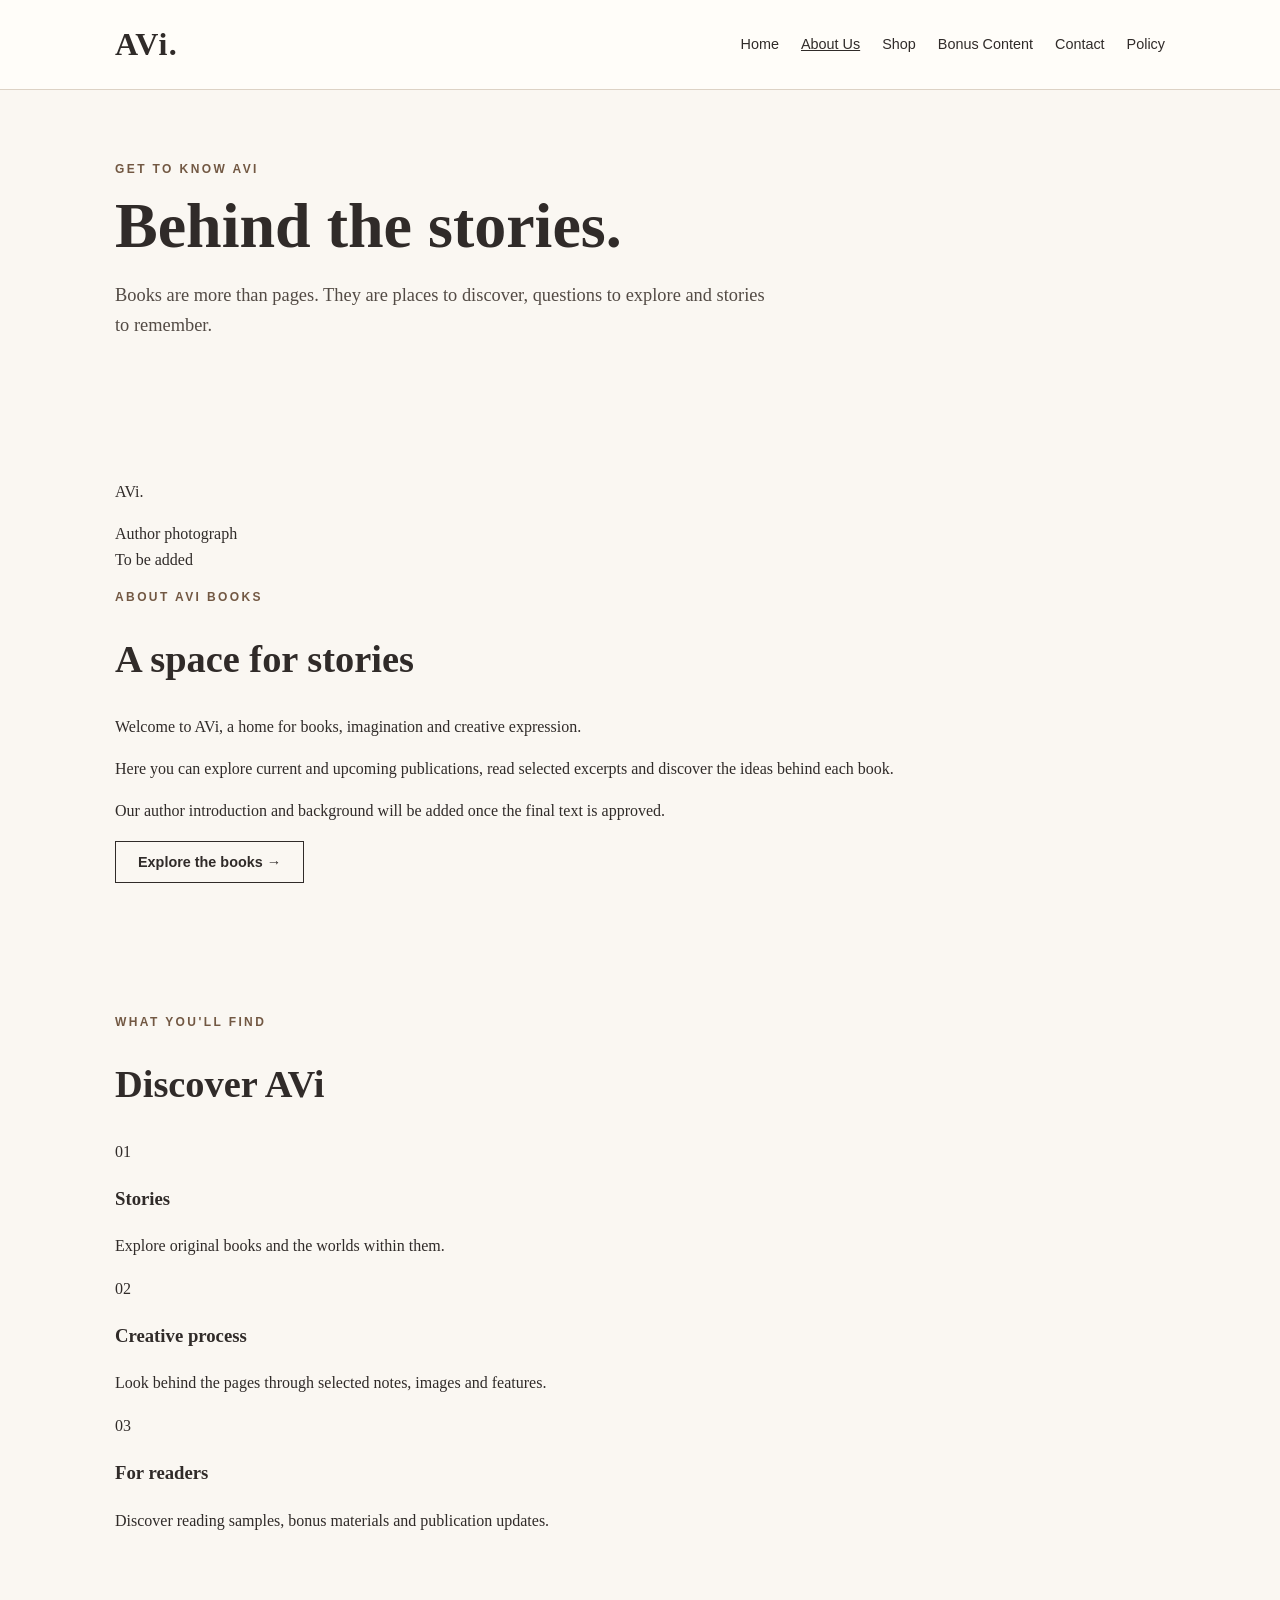
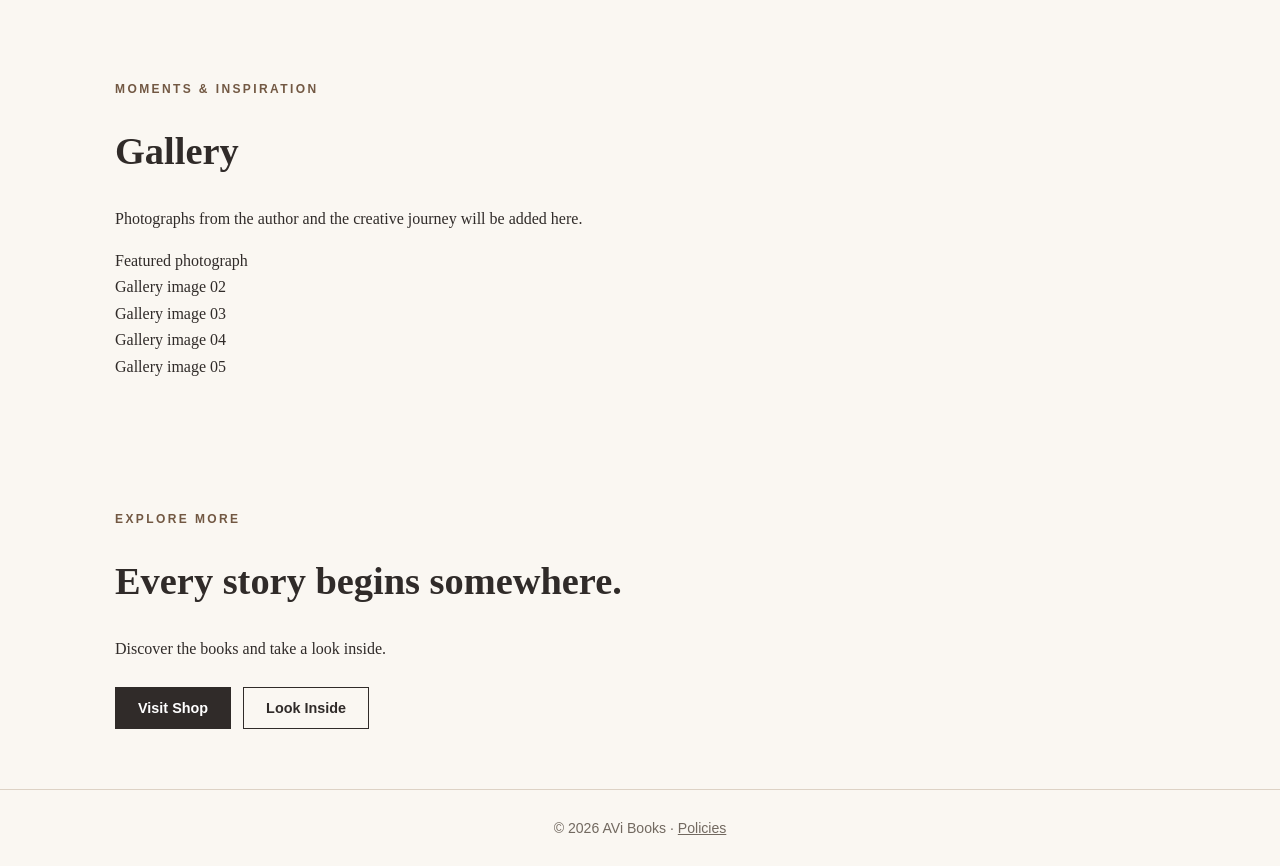
==== about.html @ 2d8e4172 "Redesign About Us with editorial layout and gallery" ====
<!DOCTYPE html>
<html lang="en">
<head>
<meta charset="UTF-8"><meta name="viewport" content="width=device-width, initial-scale=1">
<meta name="description" content="Discover AVi Books, our creative vision, stories and future publications.">
<title>About Us | AVi Books</title><link rel="stylesheet" href="css/style.css">
</head>
<body>
<header class="site-header"><div class="nav-wrap"><a class="logo" href="index.html" aria-label="AVi home">AVi.</a><nav class="nav-links" aria-label="Main navigation"><a href="index.html">Home</a><a href="about.html" aria-current="page">About Us</a><a href="shop.html">Shop</a><a href="bonus-content.html">Bonus Content</a><a href="contact.html">Contact</a><a href="policy.html">Policy</a></nav></div></header>
<main>
<section class="about-banner"><div class="container about-heading"><p class="eyebrow">Get to know AVi</p><h1>Behind the stories.</h1><p class="lead">Books are more than pages. They are places to discover, questions to explore and stories to remember.</p></div></section>
<section class="container about-feature">
  <div class="about-portrait" aria-label="Portrait placeholder"><div class="about-photo-mark" aria-hidden="true">AVi.</div><p>Author photograph<br><span>To be added</span></p></div>
  <div class="about-copy"><p class="eyebrow">About AVi Books</p><h2>A space for stories</h2><p>Welcome to AVi, a home for books, imagination and creative expression.</p><p>Here you can explore current and upcoming publications, read selected excerpts and discover the ideas behind each book.</p><p>Our author introduction and background will be added once the final text is approved.</p><a class="button secondary" href="shop.html">Explore the books →</a></div>
</section>
<section class="about-values"><div class="container"><p class="eyebrow">What you'll find</p><h2>Discover AVi</h2><div class="about-values-grid"><article><span class="about-number">01</span><h3>Stories</h3><p>Explore original books and the worlds within them.</p></article><article><span class="about-number">02</span><h3>Creative process</h3><p>Look behind the pages through selected notes, images and features.</p></article><article><span class="about-number">03</span><h3>For readers</h3><p>Discover reading samples, bonus materials and publication updates.</p></article></div></div></section>
<section class="container"><div class="about-gallery-heading"><div><p class="eyebrow">Moments & inspiration</p><h2>Gallery</h2></div><p>Photographs from the author and the creative journey will be added here.</p></div><div class="about-gallery"><div class="gallery-slot large"><span>Featured photograph</span></div><div class="gallery-slot"><span>Gallery image 02</span></div><div class="gallery-slot"><span>Gallery image 03</span></div><div class="gallery-slot"><span>Gallery image 04</span></div><div class="gallery-slot"><span>Gallery image 05</span></div></div></section>
<section class="about-cta"><div class="container"><p class="eyebrow">Explore more</p><h2>Every story begins somewhere.</h2><p>Discover the books and take a look inside.</p><div class="actions"><a class="button" href="shop.html">Visit Shop</a><a class="button secondary" href="reader.html">Look Inside</a></div></div></section>
</main>
<footer class="site-footer">© 2026 AVi Books · <a href="policy.html">Policies</a></footer>
</body></html>
---- css/style.css ----
:root{--ink:#302b29;--muted:#726960;--paper:#faf7f2;--cream:#f0e7da;--accent:#725843;--border:#ddd2c5}
*{box-sizing:border-box}html{scroll-behavior:smooth}body{margin:0;background:var(--paper);color:var(--ink);font-family:Georgia,'Times New Roman',serif;line-height:1.65}a{color:inherit}a:focus-visible{outline:3px solid #a77e57;outline-offset:4px}.site-header{border-bottom:1px solid var(--border);background:#fffdf9}.nav-wrap{max-width:1100px;margin:auto;padding:18px 25px;display:flex;align-items:center;justify-content:space-between;gap:20px;flex-wrap:wrap}.logo{font-size:2rem;font-weight:bold;text-decoration:none;letter-spacing:.04em}.nav-links{display:flex;gap:22px;align-items:center;flex-wrap:wrap}.nav-links a{text-decoration:none;font-family:Arial,sans-serif;font-size:.9rem}.nav-links a:hover,.nav-links a[aria-current=page]{text-decoration:underline}.container{max-width:1100px;margin:auto;padding:60px 25px}.hero{background:var(--cream)}.hero-grid{display:grid;grid-template-columns:minmax(220px,1fr) 1.4fr;gap:65px;align-items:center}.cover-placeholder{min-height:400px;background:linear-gradient(145deg,#a38c7a,#594c44);display:flex;align-items:center;justify-content:center;color:#fff;text-align:center;padding:35px;box-shadow:15px 18px 30px #483c3220}.cover-placeholder span{font-size:2rem;line-height:1.3}.eyebrow{font:600 .75rem Arial,sans-serif;letter-spacing:.2em;text-transform:uppercase;color:var(--accent)}h1{font-size:clamp(2.4rem,5vw,4.5rem);line-height:1.1;margin:15px 0}h2{font-size:clamp(1.8rem,3vw,2.8rem);line-height:1.2}.lead{font-size:1.15rem;color:#534b45;max-width:650px}.actions{display:flex;flex-wrap:wrap;gap:12px;margin-top:25px}.button{display:inline-block;padding:12px 22px;border:1px solid var(--ink);text-decoration:none;font:600 .9rem Arial,sans-serif;background:var(--ink);color:#fff}.button.secondary{background:transparent;color:var(--ink)}.panel{border:1px solid var(--border);background:#fffdf9;padding:25px}.grid{display:grid;grid-template-columns:repeat(3,minmax(0,1fr));gap:18px}.placeholder{background:#e8dfd2;min-height:180px;display:flex;align-items:center;justify-content:center;color:var(--muted);text-align:center;padding:15px}.video-placeholder{min-height:280px}.site-footer{border-top:1px solid var(--border);padding:30px 25px;text-align:center;color:var(--muted);font: .88rem Arial,sans-serif}@media(max-width:720px){.container{padding:40px 20px}.hero-grid{grid-template-columns:1fr;gap:30px}.cover-placeholder{min-height:330px;max-width:310px;width:100%;margin:auto}.grid{grid-template-columns:1fr}.nav-wrap{align-items:flex-start}.nav-links{gap:14px}}
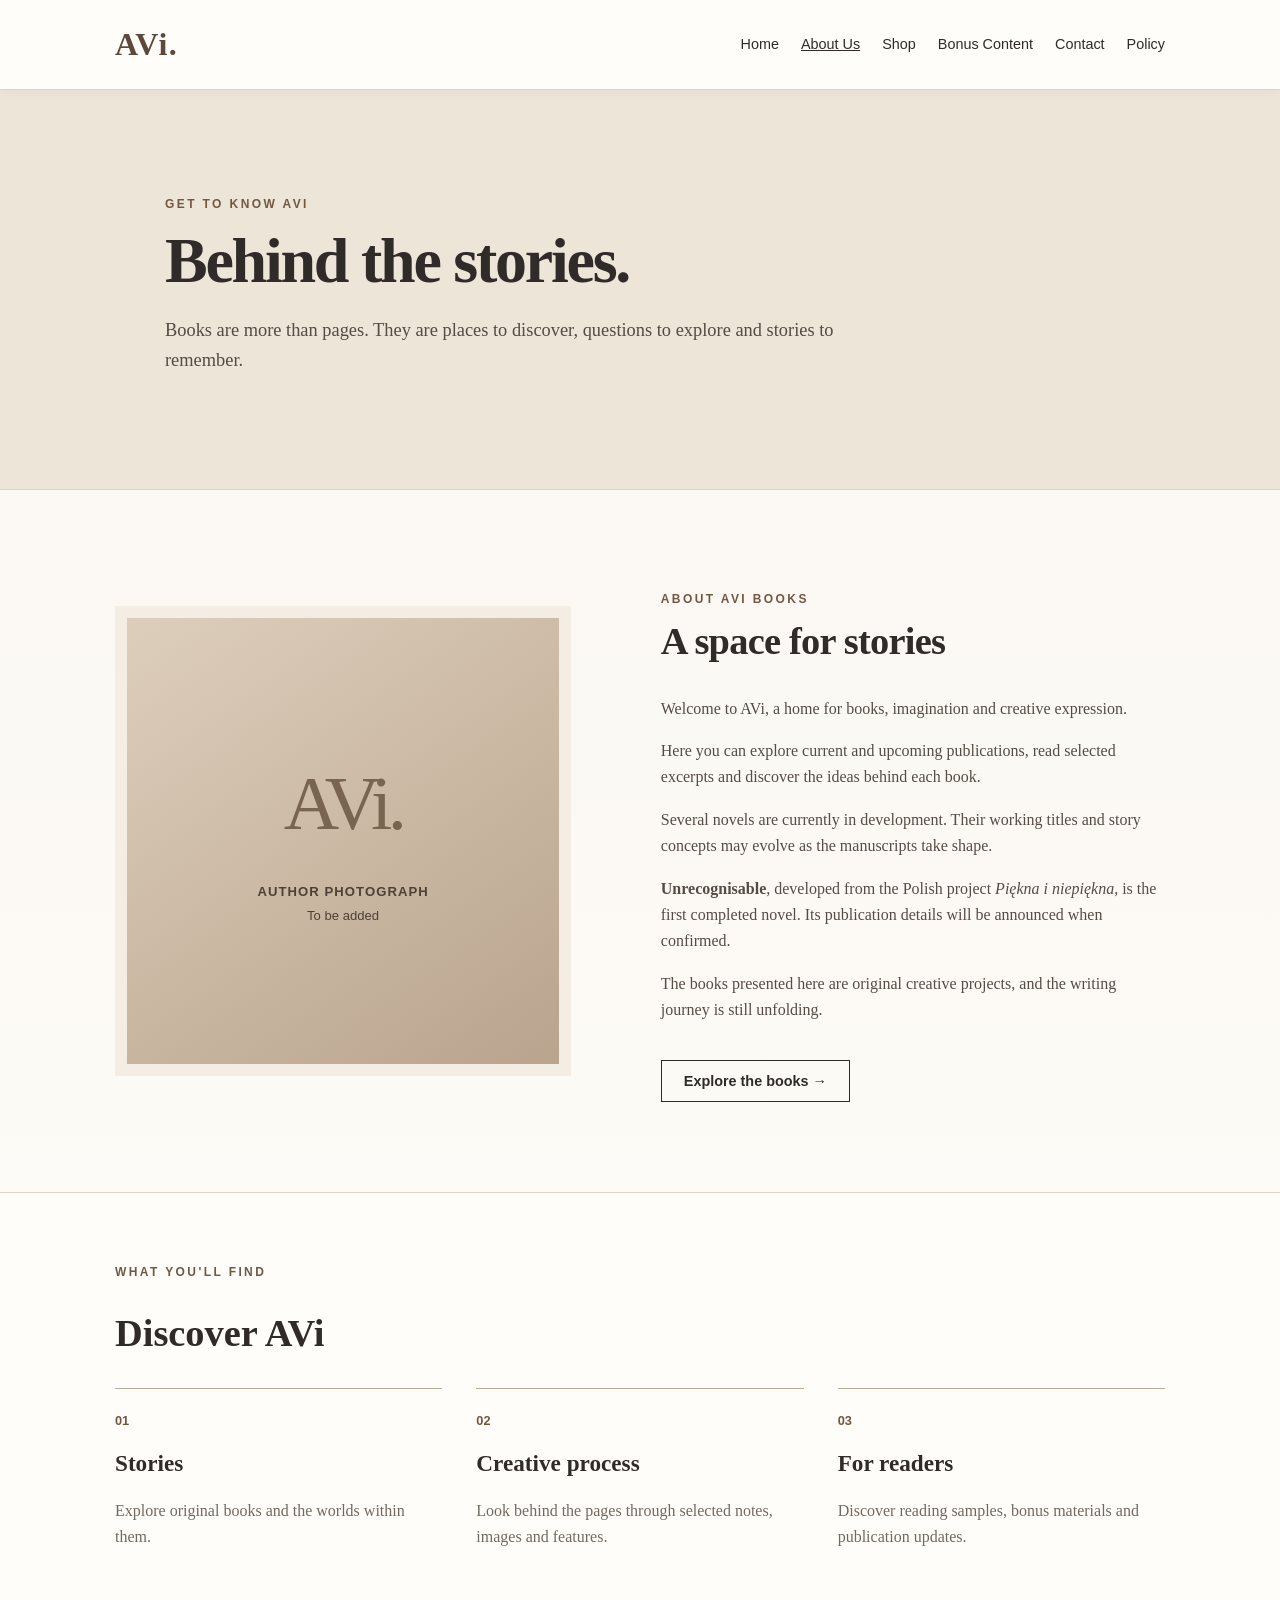
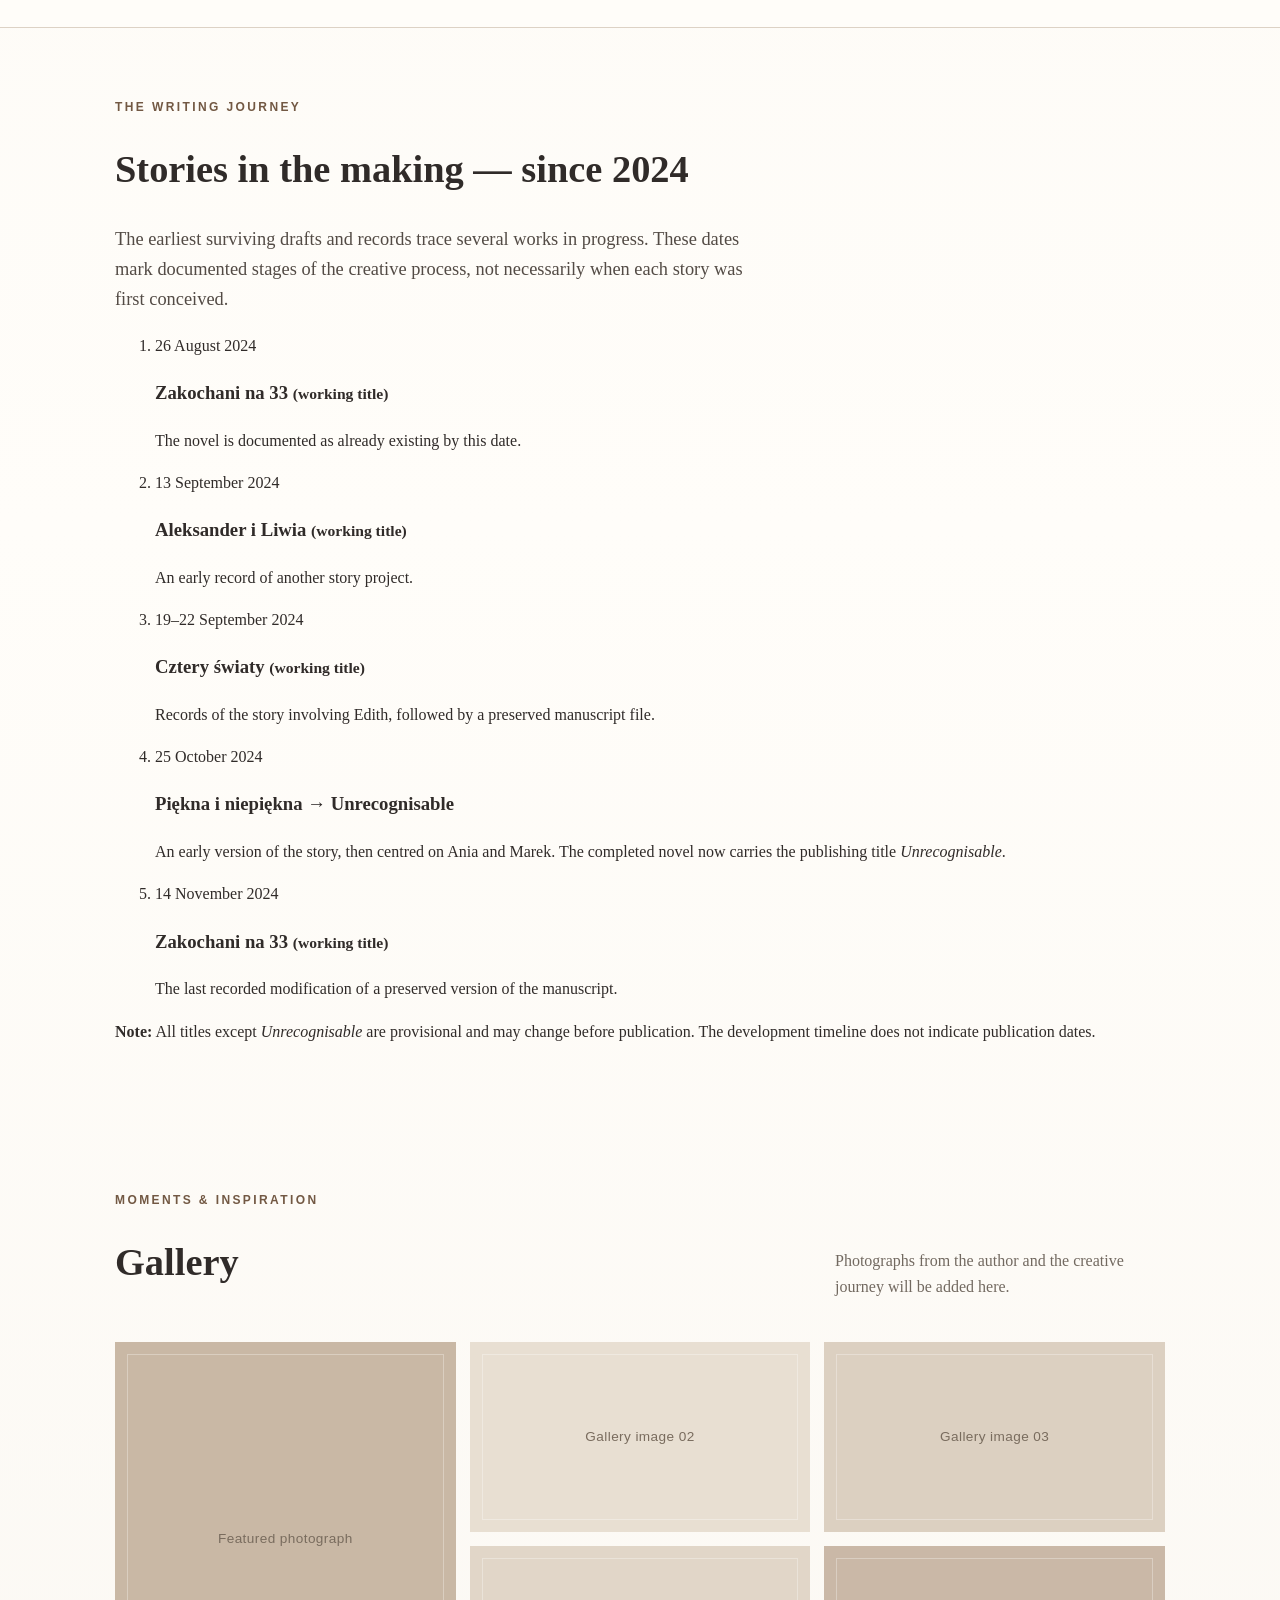
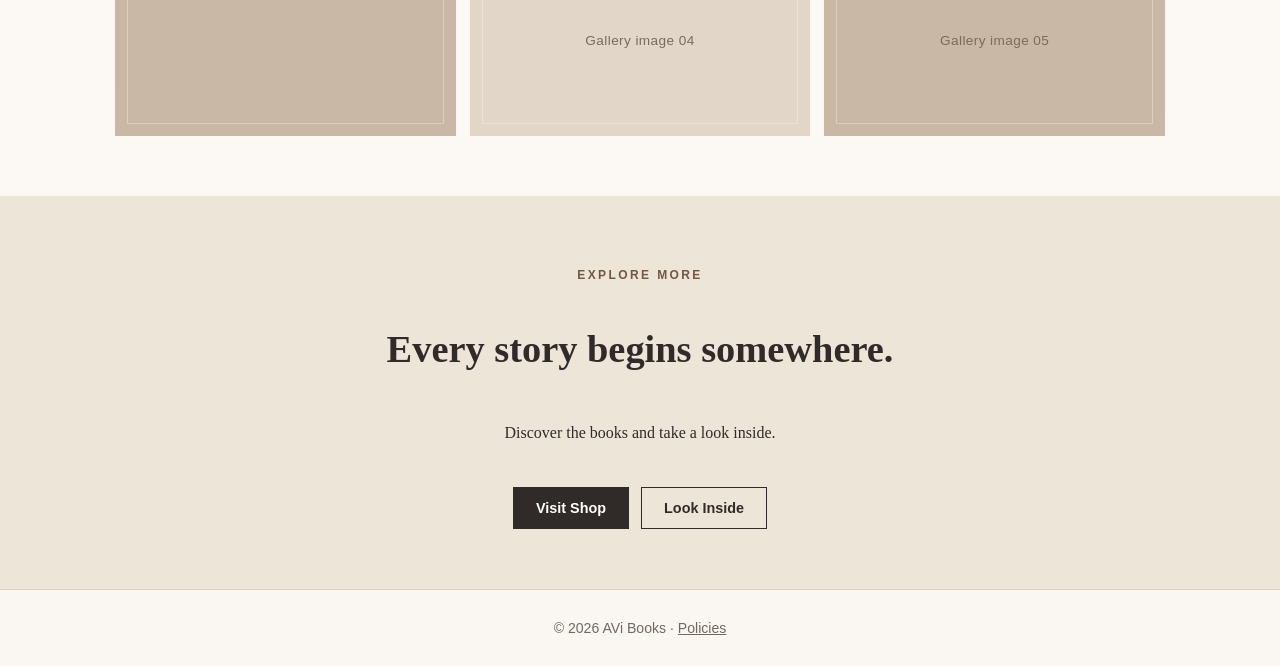
==== commit b22f0afa: "Add AVi writing journey, draft titles and Unrecognisable milestone" ====
--- a/about.html
+++ b/about.html
@@ -11,9 +11,20 @@
 <section class="about-banner"><div class="container about-heading"><p class="eyebrow">Get to know AVi</p><h1>Behind the stories.</h1><p class="lead">Books are more than pages. They are places to discover, questions to explore and stories to remember.</p></div></section>
 <section class="container about-feature">
   <div class="about-portrait" aria-label="Portrait placeholder"><div class="about-photo-mark" aria-hidden="true">AVi.</div><p>Author photograph<br><span>To be added</span></p></div>
-  <div class="about-copy"><p class="eyebrow">About AVi Books</p><h2>A space for stories</h2><p>Welcome to AVi, a home for books, imagination and creative expression.</p><p>Here you can explore current and upcoming publications, read selected excerpts and discover the ideas behind each book.</p><p>Our author introduction and background will be added once the final text is approved.</p><a class="button secondary" href="shop.html">Explore the books →</a></div>
+  <div class="about-copy"><p class="eyebrow">About AVi Books</p><h2>A space for stories</h2><p>Welcome to AVi, a home for books, imagination and creative expression.</p><p>Here you can explore current and upcoming publications, read selected excerpts and discover the ideas behind each book.</p><p>Several novels are currently in development. Their working titles and story concepts may evolve as the manuscripts take shape.</p><p><strong>Unrecognisable</strong>, developed from the Polish project <em>Piękna i niepiękna</em>, is the first completed novel. Its publication details will be announced when confirmed.</p><p>The books presented here are original creative projects, and the writing journey is still unfolding.</p><a class="button secondary" href="shop.html">Explore the books →</a></div>
 </section>
 <section class="about-values"><div class="container"><p class="eyebrow">What you'll find</p><h2>Discover AVi</h2><div class="about-values-grid"><article><span class="about-number">01</span><h3>Stories</h3><p>Explore original books and the worlds within them.</p></article><article><span class="about-number">02</span><h3>Creative process</h3><p>Look behind the pages through selected notes, images and features.</p></article><article><span class="about-number">03</span><h3>For readers</h3><p>Discover reading samples, bonus materials and publication updates.</p></article></div></div></section>
+<section class="container writing-journey" aria-labelledby="journey-heading">
+<p class="eyebrow">The writing journey</p><h2 id="journey-heading">Stories in the making — since 2024</h2>
+<p class="lead">The earliest surviving drafts and records trace several works in progress. These dates mark documented stages of the creative process, not necessarily when each story was first conceived.</p>
+<ol class="journey-timeline">
+<li><time datetime="2024-08-26">26 August 2024</time><div><h3>Zakochani na 33 <small>(working title)</small></h3><p>The novel is documented as already existing by this date.</p></div></li>
+<li><time datetime="2024-09-13">13 September 2024</time><div><h3>Aleksander i Liwia <small>(working title)</small></h3><p>An early record of another story project.</p></div></li>
+<li><time datetime="2024-09-19">19–22 September 2024</time><div><h3>Cztery światy <small>(working title)</small></h3><p>Records of the story involving Edith, followed by a preserved manuscript file.</p></div></li>
+<li><time datetime="2024-10-25">25 October 2024</time><div><h3>Piękna i niepiękna → Unrecognisable</h3><p>An early version of the story, then centred on Ania and Marek. The completed novel now carries the publishing title <em>Unrecognisable</em>.</p></div></li>
+<li><time datetime="2024-11-14">14 November 2024</time><div><h3>Zakochani na 33 <small>(working title)</small></h3><p>The last recorded modification of a preserved version of the manuscript.</p></div></li>
+</ol><p class="journey-note"><strong>Note:</strong> All titles except <em>Unrecognisable</em> are provisional and may change before publication. The development timeline does not indicate publication dates.</p>
+</section>
 <section class="container"><div class="about-gallery-heading"><div><p class="eyebrow">Moments & inspiration</p><h2>Gallery</h2></div><p>Photographs from the author and the creative journey will be added here.</p></div><div class="about-gallery"><div class="gallery-slot large"><span>Featured photograph</span></div><div class="gallery-slot"><span>Gallery image 02</span></div><div class="gallery-slot"><span>Gallery image 03</span></div><div class="gallery-slot"><span>Gallery image 04</span></div><div class="gallery-slot"><span>Gallery image 05</span></div></div></section>
 <section class="about-cta"><div class="container"><p class="eyebrow">Explore more</p><h2>Every story begins somewhere.</h2><p>Discover the books and take a look inside.</p><div class="actions"><a class="button" href="shop.html">Visit Shop</a><a class="button secondary" href="reader.html">Look Inside</a></div></div></section>
 </main>
--- a/css/style.css
+++ b/css/style.css
@@ -1,2 +1,68 @@
 :root{--ink:#302b29;--muted:#726960;--paper:#faf7f2;--cream:#f0e7da;--accent:#725843;--border:#ddd2c5}
 *{box-sizing:border-box}html{scroll-behavior:smooth}body{margin:0;background:var(--paper);color:var(--ink);font-family:Georgia,'Times New Roman',serif;line-height:1.65}a{color:inherit}a:focus-visible{outline:3px solid #a77e57;outline-offset:4px}.site-header{border-bottom:1px solid var(--border);background:#fffdf9}.nav-wrap{max-width:1100px;margin:auto;padding:18px 25px;display:flex;align-items:center;justify-content:space-between;gap:20px;flex-wrap:wrap}.logo{font-size:2rem;font-weight:bold;text-decoration:none;letter-spacing:.04em}.nav-links{display:flex;gap:22px;align-items:center;flex-wrap:wrap}.nav-links a{text-decoration:none;font-family:Arial,sans-serif;font-size:.9rem}.nav-links a:hover,.nav-links a[aria-current=page]{text-decoration:underline}.container{max-width:1100px;margin:auto;padding:60px 25px}.hero{background:var(--cream)}.hero-grid{display:grid;grid-template-columns:minmax(220px,1fr) 1.4fr;gap:65px;align-items:center}.cover-placeholder{min-height:400px;background:linear-gradient(145deg,#a38c7a,#594c44);display:flex;align-items:center;justify-content:center;color:#fff;text-align:center;padding:35px;box-shadow:15px 18px 30px #483c3220}.cover-placeholder span{font-size:2rem;line-height:1.3}.eyebrow{font:600 .75rem Arial,sans-serif;letter-spacing:.2em;text-transform:uppercase;color:var(--accent)}h1{font-size:clamp(2.4rem,5vw,4.5rem);line-height:1.1;margin:15px 0}h2{font-size:clamp(1.8rem,3vw,2.8rem);line-height:1.2}.lead{font-size:1.15rem;color:#534b45;max-width:650px}.actions{display:flex;flex-wrap:wrap;gap:12px;margin-top:25px}.button{display:inline-block;padding:12px 22px;border:1px solid var(--ink);text-decoration:none;font:600 .9rem Arial,sans-serif;background:var(--ink);color:#fff}.button.secondary{background:transparent;color:var(--ink)}.panel{border:1px solid var(--border);background:#fffdf9;padding:25px}.grid{display:grid;grid-template-columns:repeat(3,minmax(0,1fr));gap:18px}.placeholder{background:#e8dfd2;min-height:180px;display:flex;align-items:center;justify-content:center;color:var(--muted);text-align:center;padding:15px}.video-placeholder{min-height:280px}.site-footer{border-top:1px solid var(--border);padding:30px 25px;text-align:center;color:var(--muted);font: .88rem Arial,sans-serif}@media(max-width:720px){.container{padding:40px 20px}.hero-grid{grid-template-columns:1fr;gap:30px}.cover-placeholder{min-height:330px;max-width:310px;width:100%;margin:auto}.grid{grid-template-columns:1fr}.nav-wrap{align-items:flex-start}.nav-links{gap:14px}}
+
+/* About Us — editorial layout */
+.about-banner{background:#eee5d9;border-bottom:1px solid var(--border)}
+.about-heading{padding-top:95px;padding-bottom:95px;max-width:1000px}
+.about-heading h1{max-width:800px;letter-spacing:-.035em}
+.about-heading .lead{max-width:680px}
+.about-feature{display:grid;grid-template-columns:minmax(260px,.95fr) 1.05fr;align-items:center;gap:clamp(35px,7vw,100px);padding-top:90px;padding-bottom:90px}
+.about-portrait{min-height:470px;background:linear-gradient(145deg,#ddcebb,#b9a48e);display:flex;flex-direction:column;justify-content:center;align-items:center;text-align:center;color:#4d4036;border:12px solid #f4ede4}
+.about-photo-mark{font-size:clamp(3rem,6vw,5.5rem);letter-spacing:-.06em;color:#786451}
+.about-portrait p{font:600 .82rem/1.8 Arial,sans-serif;letter-spacing:.08em;text-transform:uppercase}
+.about-portrait p span{font-weight:400;text-transform:none;letter-spacing:0}
+.about-copy h2{margin-top:10px;letter-spacing:-.02em}.about-copy p:not(.eyebrow){max-width:530px;color:#554c45}
+.about-copy .button{margin-top:20px}
+.about-values{background:#fffdf9;border-block:1px solid var(--border)}
+.about-values-grid{display:grid;grid-template-columns:repeat(3,minmax(0,1fr));gap:34px}
+.about-values-grid article{border-top:1px solid #bca997;padding-top:18px}
+.about-values-grid h3{font-size:1.45rem;margin:10px 0}
+.about-values-grid p{color:var(--muted)}
+.about-number{font:600 .8rem Arial,sans-serif;color:var(--accent)}
+.about-gallery-heading{display:flex;justify-content:space-between;gap:30px;align-items:end;margin-bottom:25px}
+.about-gallery-heading p:last-child{max-width:330px;color:var(--muted)}
+.about-gallery{display:grid;grid-template-columns:repeat(3,minmax(0,1fr));grid-template-rows:190px 190px;gap:14px}
+.gallery-slot{display:flex;align-items:center;justify-content:center;background:#e8dfd2;color:#796c5e;font: .85rem Arial,sans-serif;letter-spacing:.03em;text-align:center;padding:15px}
+.gallery-slot:nth-child(3){background:#dcd0c1}.gallery-slot:nth-child(4){background:#e1d6c8}.gallery-slot:nth-child(5){background:#cab8a7}
+.gallery-slot.large{grid-row:span 2;background:#c9b8a5}
+.about-cta{background:#eee5d9;text-align:center}
+.about-cta .container{display:flex;flex-direction:column;align-items:center}
+.about-cta .actions{justify-content:center}
+@media(max-width:720px){.about-heading{padding-top:55px;padding-bottom:55px}.about-feature{grid-template-columns:1fr;padding-top:45px;padding-bottom:45px}.about-portrait{min-height:330px}.about-values-grid{grid-template-columns:1fr;gap:20px}.about-gallery-heading{display:block}.about-gallery{grid-template-columns:repeat(2,minmax(0,1fr));grid-template-rows:repeat(3,145px)}.gallery-slot.large{grid-row:span 2}.about-cta h2{font-size:1.8rem}}
+
+/* AVi visual refinement */
+:root{--shadow:0 20px 45px rgba(45,34,26,.10)}
+body{background:linear-gradient(180deg,#faf7f2 0%,#fffdf9 55%,#faf7f2 100%)}
+.site-header{position:relative;z-index:2;box-shadow:0 2px 13px rgba(40,30,20,.04)}
+.logo{color:#5c493c}.nav-links a{transition:color .2s ease,opacity .2s ease}.nav-links a:hover{color:#9b7457}
+.button{transition:transform .2s ease,box-shadow .2s ease,background .2s ease;cursor:pointer}
+.button:hover{transform:translateY(-3px);box-shadow:0 12px 24px rgba(44,34,25,.16)}
+.panel{box-shadow:0 8px 28px rgba(52,42,31,.045);transition:transform .25s ease,box-shadow .25s ease}
+.panel:hover{transform:translateY(-4px);box-shadow:var(--shadow)}
+.placeholder{background:linear-gradient(140deg,#eee5da,#cebca7);border:1px solid #d7c5b2;position:relative;overflow:hidden}
+.placeholder:after,.gallery-slot:after{content:"";position:absolute;inset:12px;border:1px solid rgba(255,255,255,.3);pointer-events:none}
+.gallery-slot{position:relative;overflow:hidden;transition:filter .2s ease}.gallery-slot:hover{filter:brightness(1.05)}
+.section-head{max-width:740px;margin-bottom:32px}.section-head h2{margin:8px 0}.section-head p{color:var(--muted)}
+.page-banner{background:radial-gradient(circle at 88% 0%,#e4d5c5 0,transparent 48%),linear-gradient(120deg,#f0e5d8,#fcf9f5);border-bottom:1px solid var(--border)}
+.page-banner .container{padding-top:72px;padding-bottom:72px}
+.page-banner h1{margin:10px 0}.page-banner .lead{max-width:750px}
+.feature-line{height:1px;background:linear-gradient(90deg,#bfa58d,transparent);margin:22px 0}
+.editorial-cards{display:grid;grid-template-columns:repeat(3,minmax(0,1fr));gap:20px}
+.editorial-card{background:#fffdf9;border:1px solid var(--border);padding:24px;box-shadow:0 8px 24px rgba(50,37,22,.035);transition:transform .2s}
+.editorial-card:hover{transform:translateY(-4px)}
+.editorial-card h3{font-size:1.5rem;line-height:1.25;margin:12px 0}
+.editorial-card p{color:var(--muted)}
+.editorial-card .placeholder{height:205px;margin:-24px -24px 24px}
+.narrow{max-width:900px}.contact-layout{display:grid;grid-template-columns:1.15fr .85fr;gap:35px;align-items:start}
+.contact-feature{background:#e8dccc;padding:38px;min-height:300px;display:flex;flex-direction:column;justify-content:center}
+.contact-feature h2{font-size:2.5rem}.contact-feature p{color:#66574a}
+.policy-grid{display:grid;grid-template-columns:repeat(2,minmax(0,1fr));gap:18px}.policy-grid .panel h2{font-size:1.55rem}
+.book-product .cover-art{height:300px}.retail-options{background:#f4eee6;padding:20px;margin-top:24px;border-left:3px solid #b79a81}.retail-options h3{margin-top:0}
+.shop-notice{background:#f4eee6;border:1px solid var(--border);padding:18px;margin-top:30px}
+.hero .container{padding-top:82px;padding-bottom:82px}
+.home-highlight{background:#f0e6db}.home-highlight .container{display:grid;grid-template-columns:1fr 1fr;gap:50px;align-items:center}
+.home-highlight .placeholder{min-height:340px}
+.reading-badge{font:600 .72rem Arial,sans-serif;letter-spacing:.16em;text-transform:uppercase;color:var(--accent)}
+.reader-shell{background:linear-gradient(90deg,#f9f4eb 0,#fffdf9 8%,#fffdf9 92%,#f4ecdf 100%);border-radius:3px}
+@media(max-width:760px){.editorial-cards,.contact-layout,.policy-grid,.home-highlight .container{grid-template-columns:1fr}.page-banner .container{padding-top:46px;padding-bottom:46px}.hero .container{padding-top:50px;padding-bottom:50px}}
+@media(prefers-reduced-motion:reduce){*,*:before,*:after{scroll-behavior:auto!important;transition:none!important;animation:none!important}}
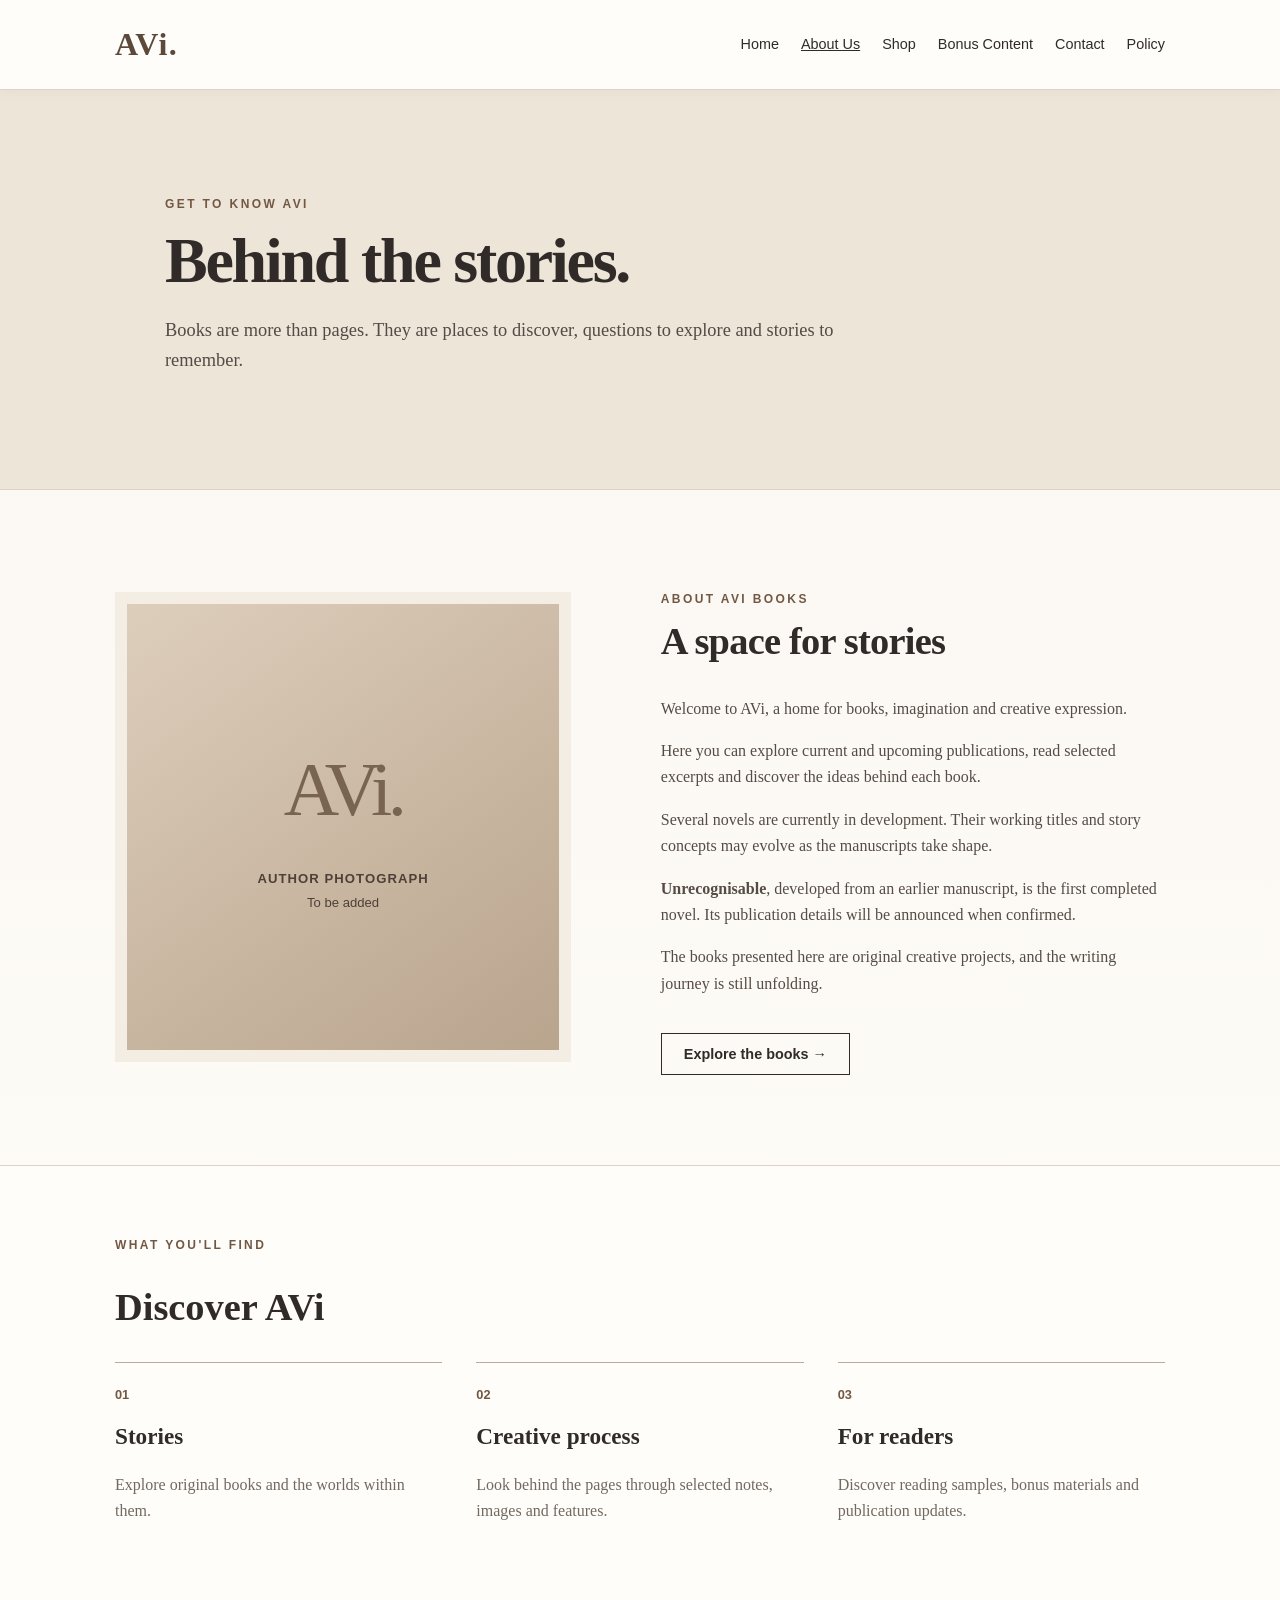
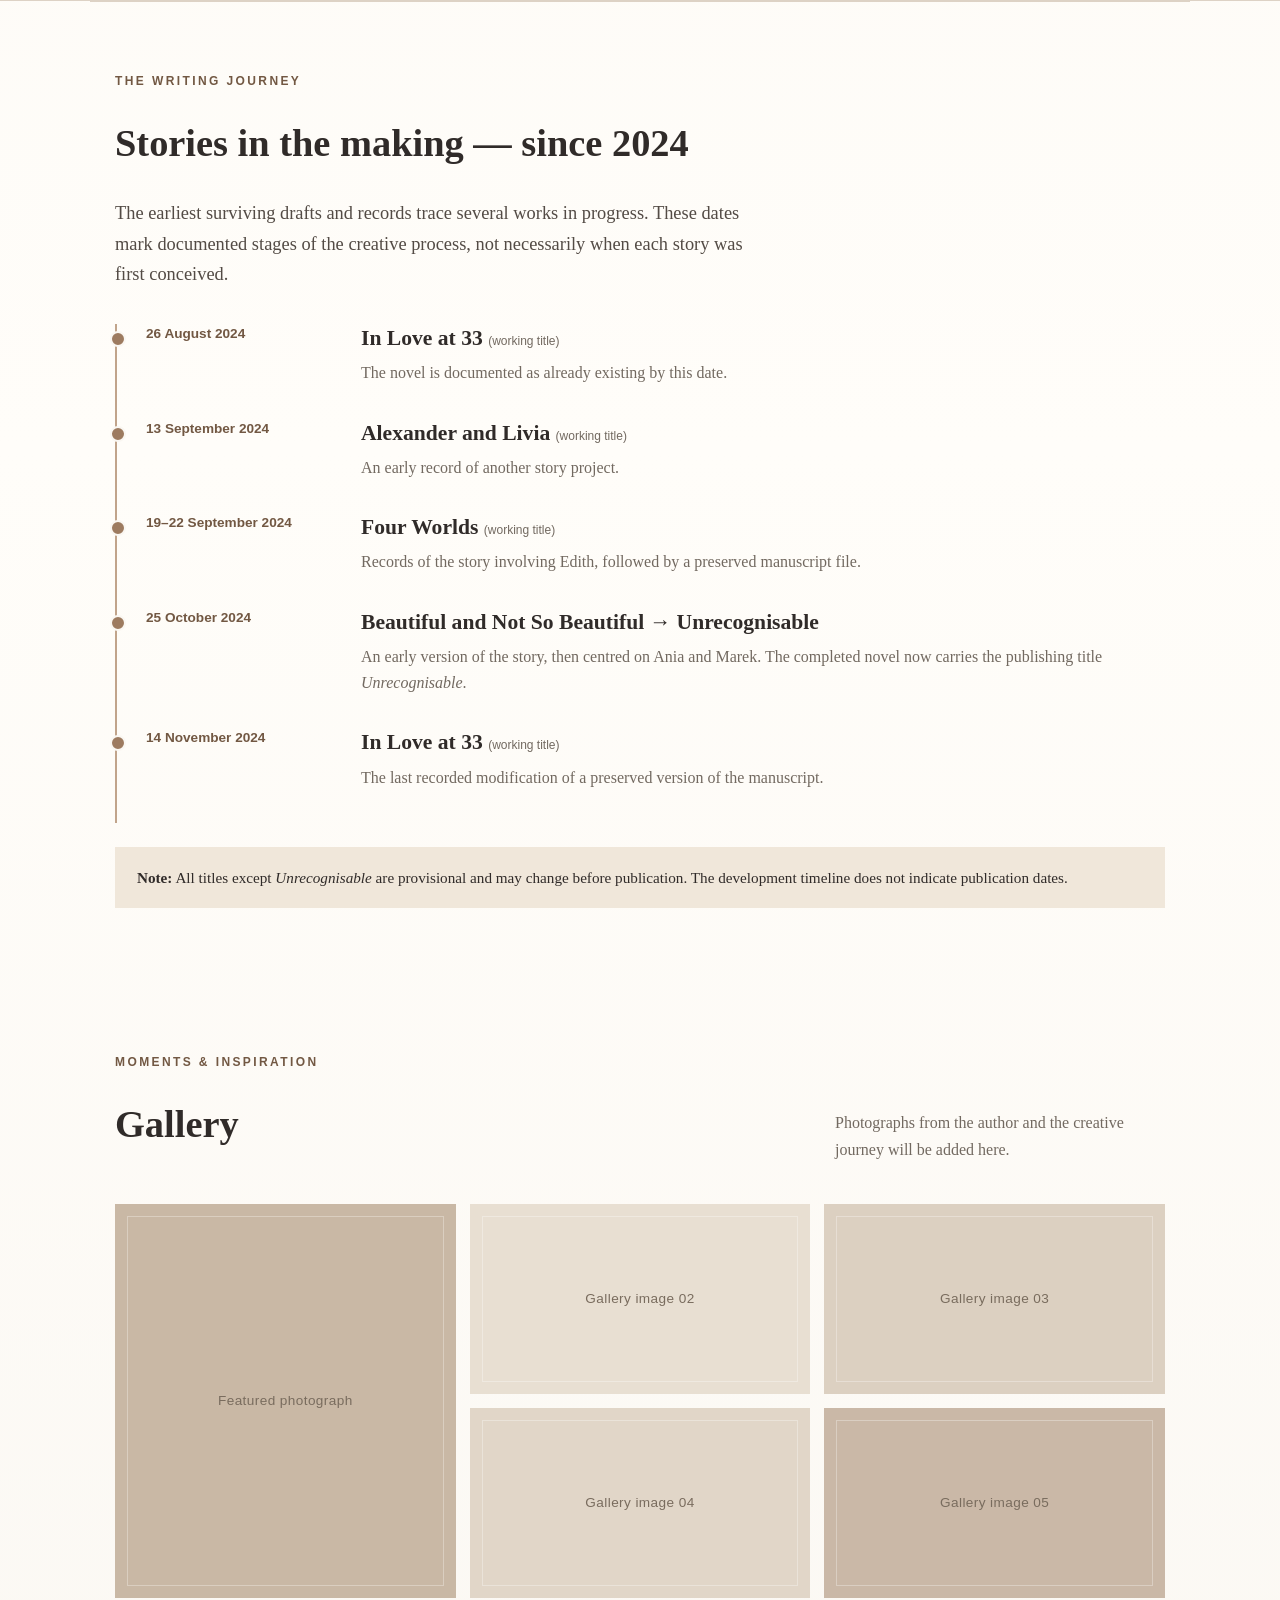
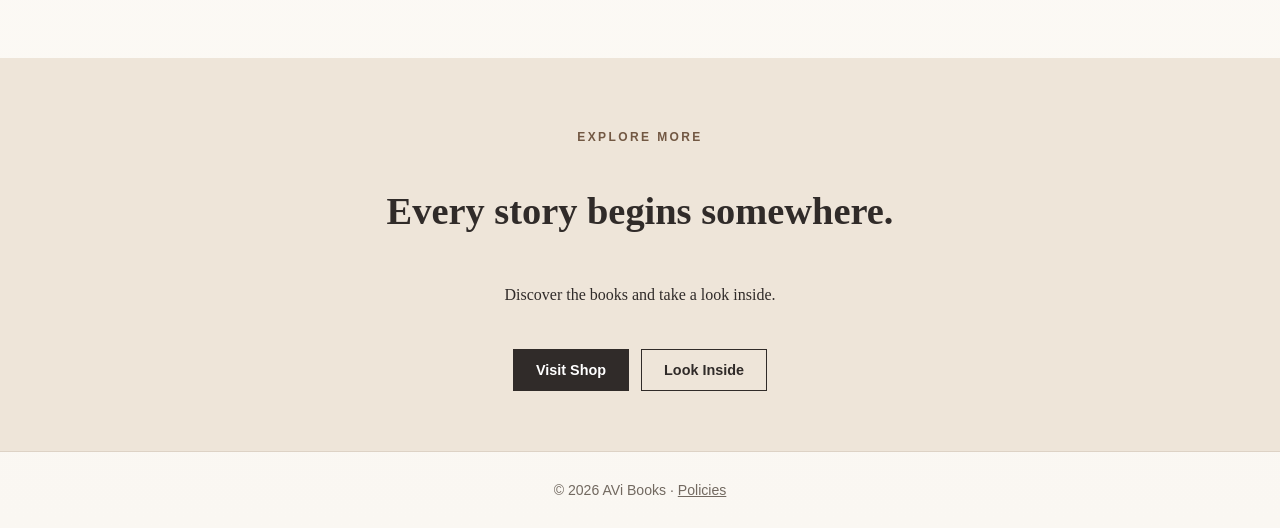
==== commit eb3227bc: "Translate all working book titles to English on About timeline" ====
--- a/about.html
+++ b/about.html
@@ -11,18 +11,18 @@
 <section class="about-banner"><div class="container about-heading"><p class="eyebrow">Get to know AVi</p><h1>Behind the stories.</h1><p class="lead">Books are more than pages. They are places to discover, questions to explore and stories to remember.</p></div></section>
 <section class="container about-feature">
   <div class="about-portrait" aria-label="Portrait placeholder"><div class="about-photo-mark" aria-hidden="true">AVi.</div><p>Author photograph<br><span>To be added</span></p></div>
-  <div class="about-copy"><p class="eyebrow">About AVi Books</p><h2>A space for stories</h2><p>Welcome to AVi, a home for books, imagination and creative expression.</p><p>Here you can explore current and upcoming publications, read selected excerpts and discover the ideas behind each book.</p><p>Several novels are currently in development. Their working titles and story concepts may evolve as the manuscripts take shape.</p><p><strong>Unrecognisable</strong>, developed from the Polish project <em>Piękna i niepiękna</em>, is the first completed novel. Its publication details will be announced when confirmed.</p><p>The books presented here are original creative projects, and the writing journey is still unfolding.</p><a class="button secondary" href="shop.html">Explore the books →</a></div>
+  <div class="about-copy"><p class="eyebrow">About AVi Books</p><h2>A space for stories</h2><p>Welcome to AVi, a home for books, imagination and creative expression.</p><p>Here you can explore current and upcoming publications, read selected excerpts and discover the ideas behind each book.</p><p>Several novels are currently in development. Their working titles and story concepts may evolve as the manuscripts take shape.</p><p><strong>Unrecognisable</strong>, developed from an earlier manuscript, is the first completed novel. Its publication details will be announced when confirmed.</p><p>The books presented here are original creative projects, and the writing journey is still unfolding.</p><a class="button secondary" href="shop.html">Explore the books →</a></div>
 </section>
 <section class="about-values"><div class="container"><p class="eyebrow">What you'll find</p><h2>Discover AVi</h2><div class="about-values-grid"><article><span class="about-number">01</span><h3>Stories</h3><p>Explore original books and the worlds within them.</p></article><article><span class="about-number">02</span><h3>Creative process</h3><p>Look behind the pages through selected notes, images and features.</p></article><article><span class="about-number">03</span><h3>For readers</h3><p>Discover reading samples, bonus materials and publication updates.</p></article></div></div></section>
 <section class="container writing-journey" aria-labelledby="journey-heading">
 <p class="eyebrow">The writing journey</p><h2 id="journey-heading">Stories in the making — since 2024</h2>
 <p class="lead">The earliest surviving drafts and records trace several works in progress. These dates mark documented stages of the creative process, not necessarily when each story was first conceived.</p>
 <ol class="journey-timeline">
-<li><time datetime="2024-08-26">26 August 2024</time><div><h3>Zakochani na 33 <small>(working title)</small></h3><p>The novel is documented as already existing by this date.</p></div></li>
-<li><time datetime="2024-09-13">13 September 2024</time><div><h3>Aleksander i Liwia <small>(working title)</small></h3><p>An early record of another story project.</p></div></li>
-<li><time datetime="2024-09-19">19–22 September 2024</time><div><h3>Cztery światy <small>(working title)</small></h3><p>Records of the story involving Edith, followed by a preserved manuscript file.</p></div></li>
-<li><time datetime="2024-10-25">25 October 2024</time><div><h3>Piękna i niepiękna → Unrecognisable</h3><p>An early version of the story, then centred on Ania and Marek. The completed novel now carries the publishing title <em>Unrecognisable</em>.</p></div></li>
-<li><time datetime="2024-11-14">14 November 2024</time><div><h3>Zakochani na 33 <small>(working title)</small></h3><p>The last recorded modification of a preserved version of the manuscript.</p></div></li>
+<li><time datetime="2024-08-26">26 August 2024</time><div><h3>In Love at 33 <small>(working title)</small></h3><p>The novel is documented as already existing by this date.</p></div></li>
+<li><time datetime="2024-09-13">13 September 2024</time><div><h3>Alexander and Livia <small>(working title)</small></h3><p>An early record of another story project.</p></div></li>
+<li><time datetime="2024-09-19">19–22 September 2024</time><div><h3>Four Worlds <small>(working title)</small></h3><p>Records of the story involving Edith, followed by a preserved manuscript file.</p></div></li>
+<li><time datetime="2024-10-25">25 October 2024</time><div><h3>Beautiful and Not So Beautiful → Unrecognisable</h3><p>An early version of the story, then centred on Ania and Marek. The completed novel now carries the publishing title <em>Unrecognisable</em>.</p></div></li>
+<li><time datetime="2024-11-14">14 November 2024</time><div><h3>In Love at 33 <small>(working title)</small></h3><p>The last recorded modification of a preserved version of the manuscript.</p></div></li>
 </ol><p class="journey-note"><strong>Note:</strong> All titles except <em>Unrecognisable</em> are provisional and may change before publication. The development timeline does not indicate publication dates.</p>
 </section>
 <section class="container"><div class="about-gallery-heading"><div><p class="eyebrow">Moments & inspiration</p><h2>Gallery</h2></div><p>Photographs from the author and the creative journey will be added here.</p></div><div class="about-gallery"><div class="gallery-slot large"><span>Featured photograph</span></div><div class="gallery-slot"><span>Gallery image 02</span></div><div class="gallery-slot"><span>Gallery image 03</span></div><div class="gallery-slot"><span>Gallery image 04</span></div><div class="gallery-slot"><span>Gallery image 05</span></div></div></section>
--- a/css/style.css
+++ b/css/style.css
@@ -66,3 +66,6 @@
 .reader-shell{background:linear-gradient(90deg,#f9f4eb 0,#fffdf9 8%,#fffdf9 92%,#f4ecdf 100%);border-radius:3px}
 @media(max-width:760px){.editorial-cards,.contact-layout,.policy-grid,.home-highlight .container{grid-template-columns:1fr}.page-banner .container{padding-top:46px;padding-bottom:46px}.hero .container{padding-top:50px;padding-bottom:50px}}
 @media(prefers-reduced-motion:reduce){*,*:before,*:after{scroll-behavior:auto!important;transition:none!important;animation:none!important}}
+
+/* About — writing timeline */
+.writing-journey{border-top:1px solid var(--border)}.journey-timeline{list-style:none;margin:35px 0 24px;padding:0;border-left:2px solid #c1a48b}.journey-timeline li{display:grid;grid-template-columns:190px minmax(0,1fr);gap:25px;position:relative;padding:0 0 32px 29px}.journey-timeline li:before{content:"";position:absolute;left:-7px;top:7px;width:12px;height:12px;background:#9d7b60;border:2px solid #faf7f2;border-radius:50%}.journey-timeline time{font:600 .85rem/1.5 Arial,sans-serif;color:var(--accent)}.journey-timeline h3{font-size:1.35rem;line-height:1.3;margin:0 0 8px}.journey-timeline small{font:400 .75rem Arial,sans-serif;color:var(--muted)}.journey-timeline p{margin:0;color:var(--muted)}.journey-note{background:#f0e7da;padding:18px 22px;font-size:.95rem}@media(max-width:720px){.journey-timeline li{grid-template-columns:1fr;gap:6px}}
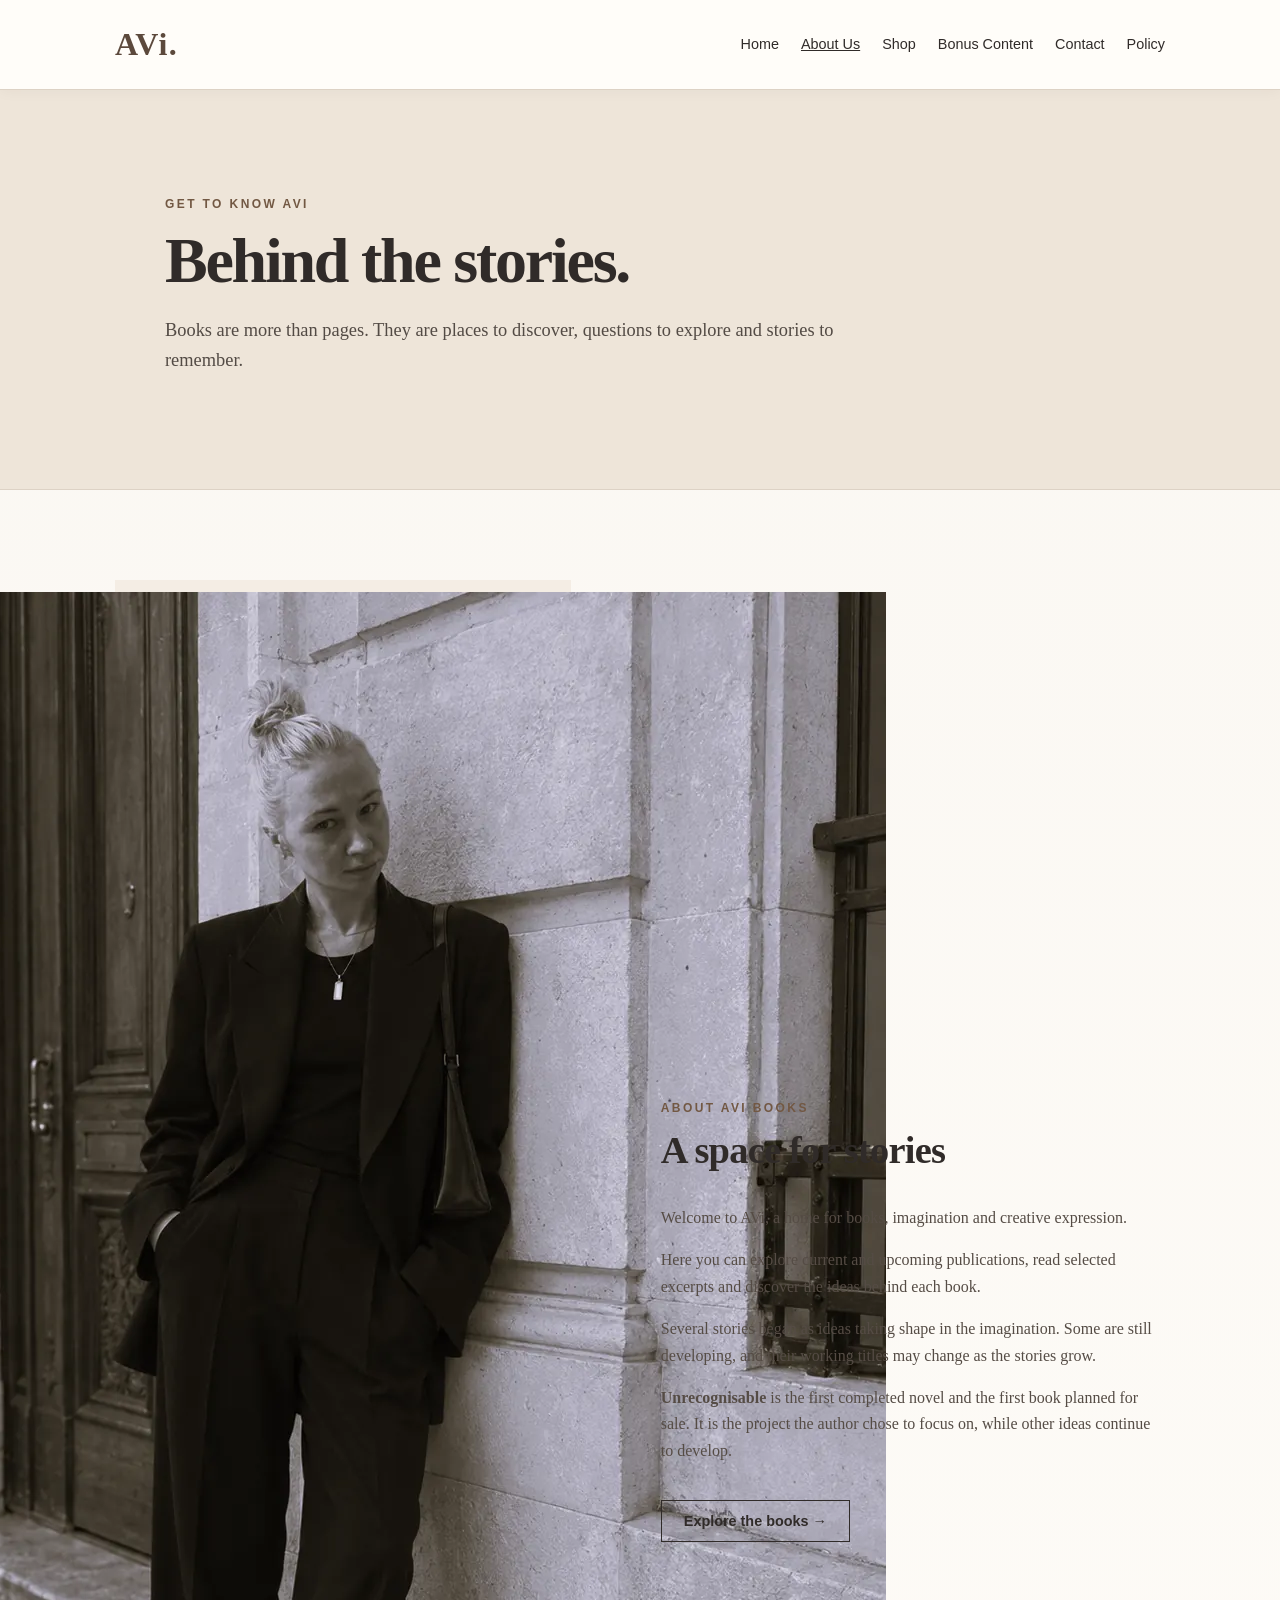
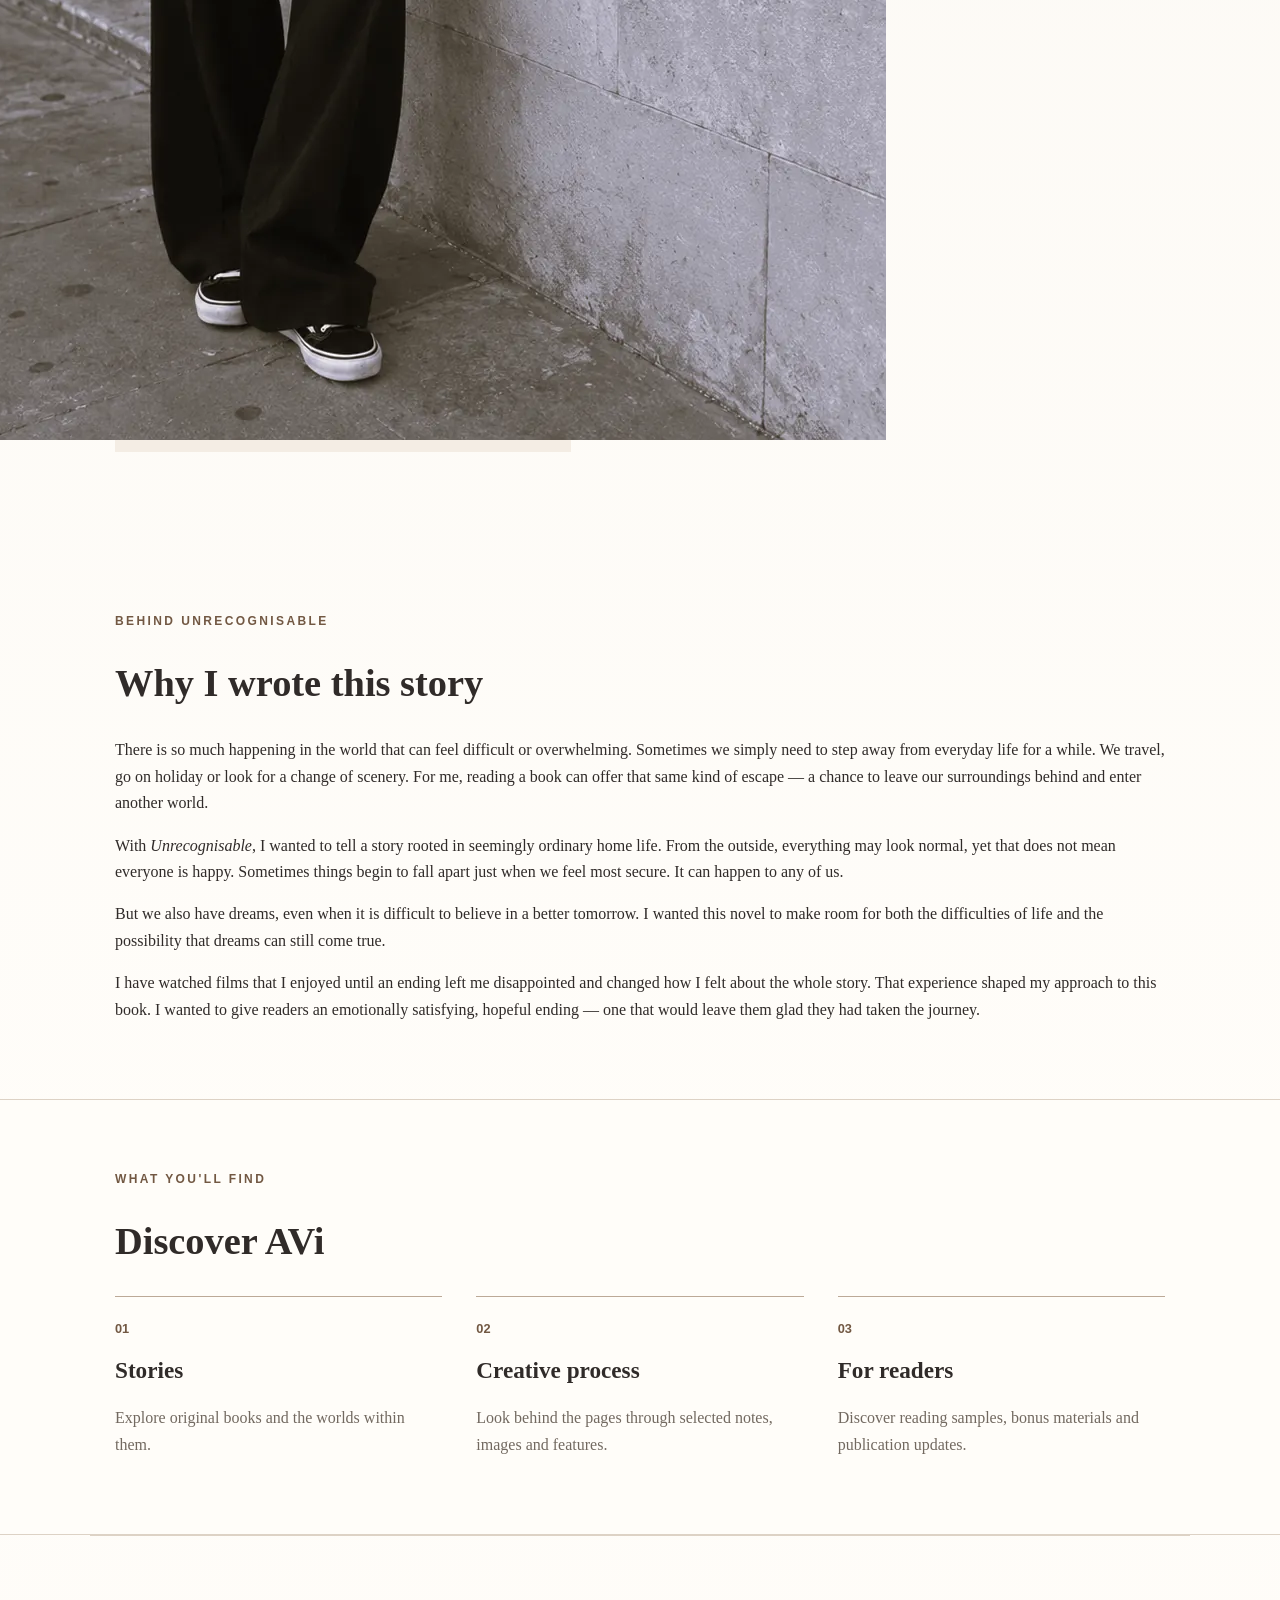
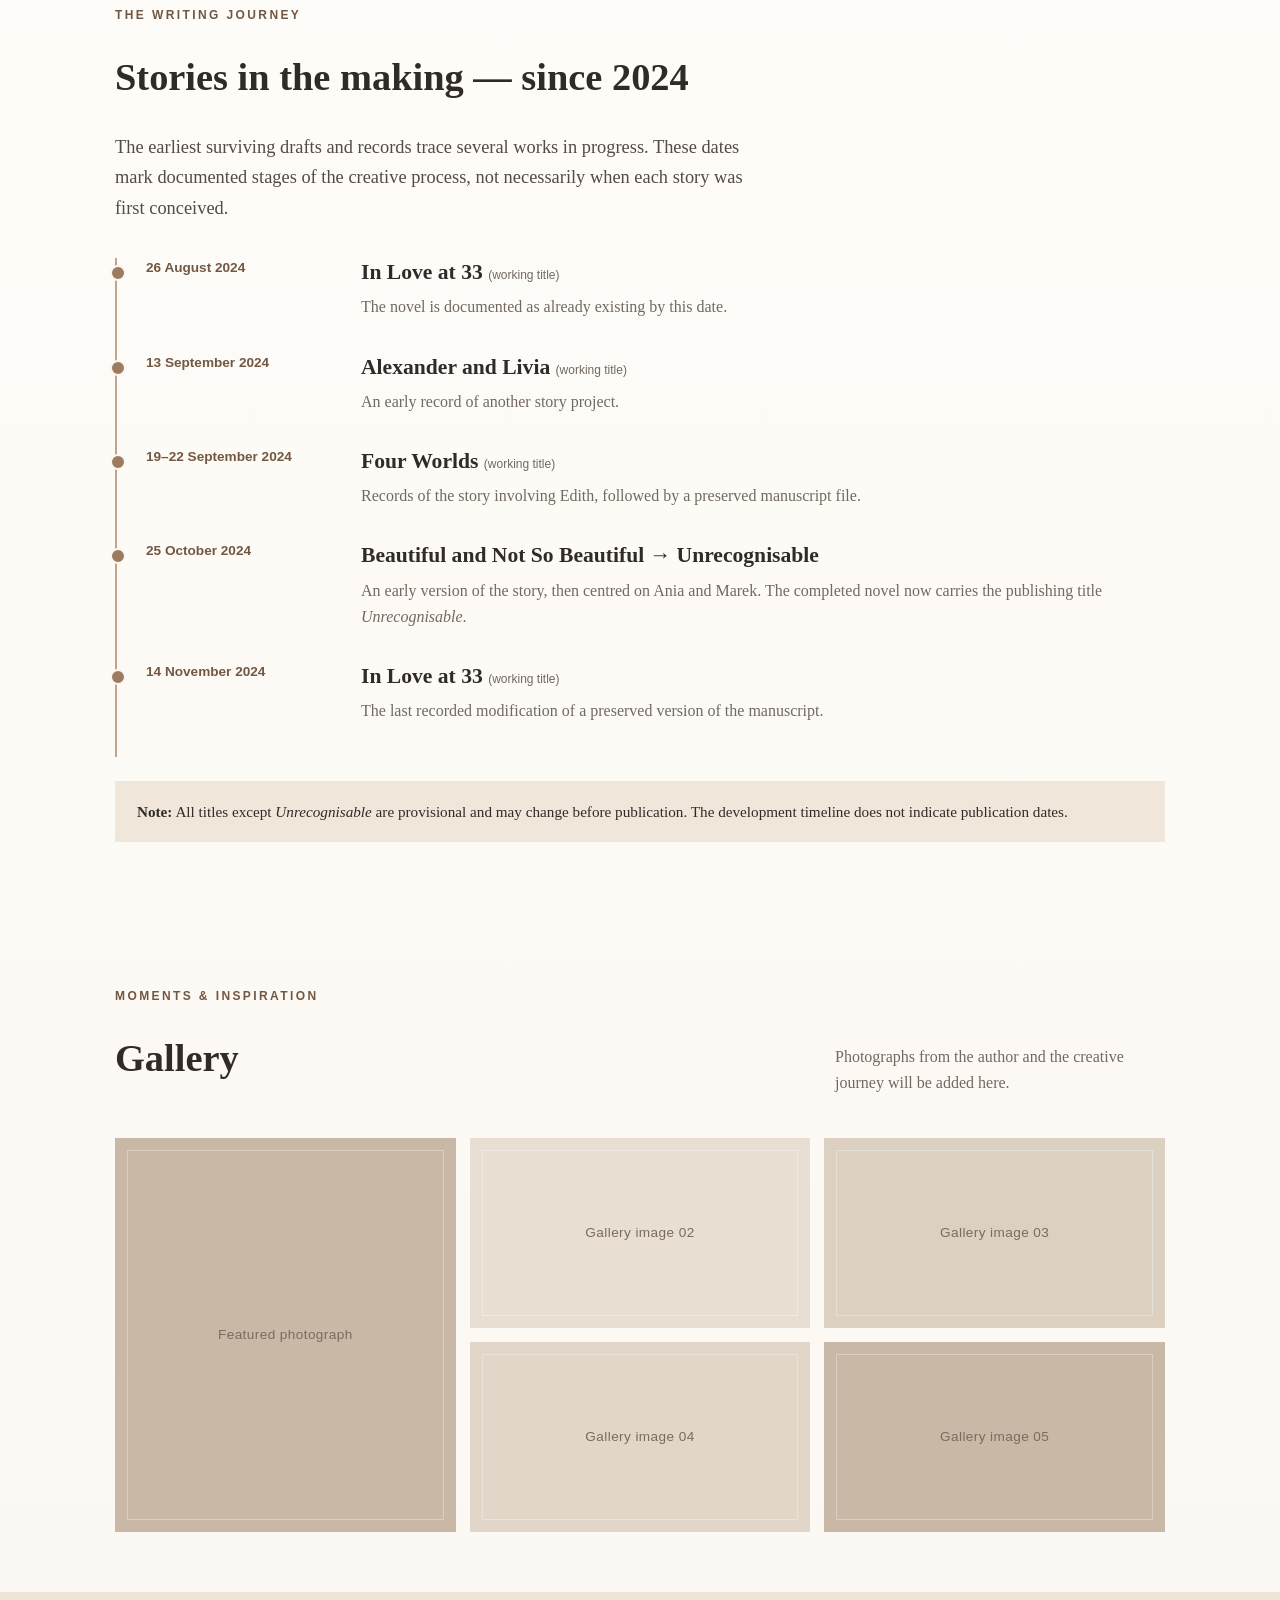
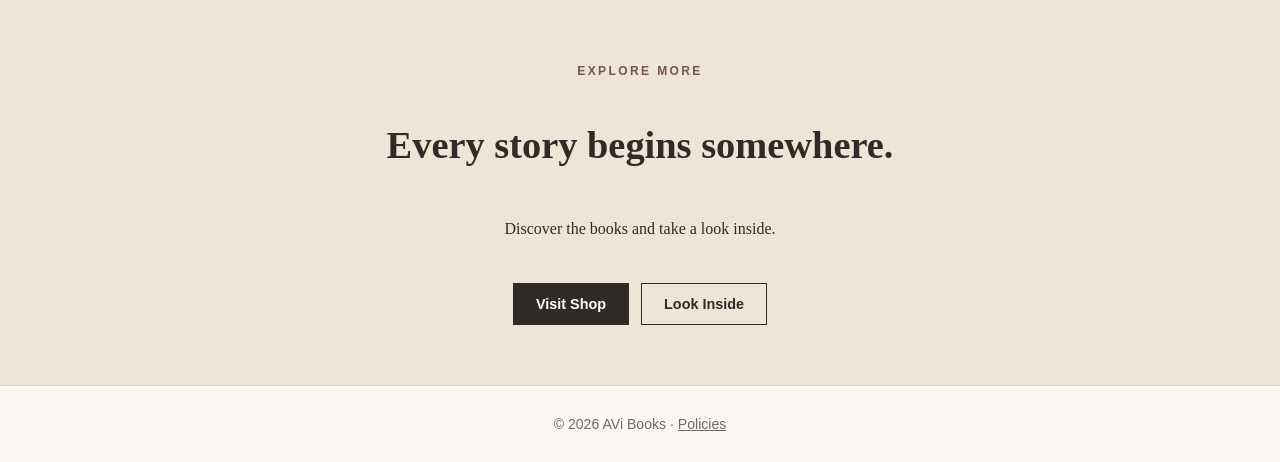
==== commit b4915893: "Tell the inspiration behind Unrecognisable and show author photo" ====
--- a/about.html
+++ b/about.html
@@ -10,9 +10,10 @@
 <main>
 <section class="about-banner"><div class="container about-heading"><p class="eyebrow">Get to know AVi</p><h1>Behind the stories.</h1><p class="lead">Books are more than pages. They are places to discover, questions to explore and stories to remember.</p></div></section>
 <section class="container about-feature">
-  <div class="about-portrait" aria-label="Portrait placeholder"><div class="about-photo-mark" aria-hidden="true">AVi.</div><p>Author photograph<br><span>To be added</span></p></div>
-  <div class="about-copy"><p class="eyebrow">About AVi Books</p><h2>A space for stories</h2><p>Welcome to AVi, a home for books, imagination and creative expression.</p><p>Here you can explore current and upcoming publications, read selected excerpts and discover the ideas behind each book.</p><p>Several novels are currently in development. Their working titles and story concepts may evolve as the manuscripts take shape.</p><p><strong>Unrecognisable</strong>, developed from an earlier manuscript, is the first completed novel. Its publication details will be announced when confirmed.</p><p>The books presented here are original creative projects, and the writing journey is still unfolding.</p><a class="button secondary" href="shop.html">Explore the books →</a></div>
+  <div class="about-portrait about-portrait-photo"><img src="images/optimized/Black%20Suit%20Street%20Portrait.webp" alt="Portrait of the author" loading="eager" decoding="async"></div>
+  <div class="about-copy"><p class="eyebrow">About AVi Books</p><h2>A space for stories</h2><p>Welcome to AVi, a home for books, imagination and creative expression.</p><p>Here you can explore current and upcoming publications, read selected excerpts and discover the ideas behind each book.</p><p>Several stories began as ideas taking shape in the imagination. Some are still developing, and their working titles may change as the stories grow.</p><p><strong>Unrecognisable</strong> is the first completed novel and the first book planned for sale. It is the project the author chose to focus on, while other ideas continue to develop.</p><a class="button secondary" href="shop.html">Explore the books →</a></div>
 </section>
+<section class="container inspiration-section" aria-labelledby="inspiration-title"><div class="inspiration-kicker"><p class="eyebrow">Behind Unrecognisable</p><h2 id="inspiration-title">Why I wrote this story</h2></div><div class="inspiration-copy"><p>There is so much happening in the world that can feel difficult or overwhelming. Sometimes we simply need to step away from everyday life for a while. We travel, go on holiday or look for a change of scenery. For me, reading a book can offer that same kind of escape — a chance to leave our surroundings behind and enter another world.</p><p>With <em>Unrecognisable</em>, I wanted to tell a story rooted in seemingly ordinary home life. From the outside, everything may look normal, yet that does not mean everyone is happy. Sometimes things begin to fall apart just when we feel most secure. It can happen to any of us.</p><p>But we also have dreams, even when it is difficult to believe in a better tomorrow. I wanted this novel to make room for both the difficulties of life and the possibility that dreams can still come true.</p><p>I have watched films that I enjoyed until an ending left me disappointed and changed how I felt about the whole story. That experience shaped my approach to this book. I wanted to give readers an emotionally satisfying, hopeful ending — one that would leave them glad they had taken the journey.</p></div></section>
 <section class="about-values"><div class="container"><p class="eyebrow">What you'll find</p><h2>Discover AVi</h2><div class="about-values-grid"><article><span class="about-number">01</span><h3>Stories</h3><p>Explore original books and the worlds within them.</p></article><article><span class="about-number">02</span><h3>Creative process</h3><p>Look behind the pages through selected notes, images and features.</p></article><article><span class="about-number">03</span><h3>For readers</h3><p>Discover reading samples, bonus materials and publication updates.</p></article></div></div></section>
 <section class="container writing-journey" aria-labelledby="journey-heading">
 <p class="eyebrow">The writing journey</p><h2 id="journey-heading">Stories in the making — since 2024</h2>
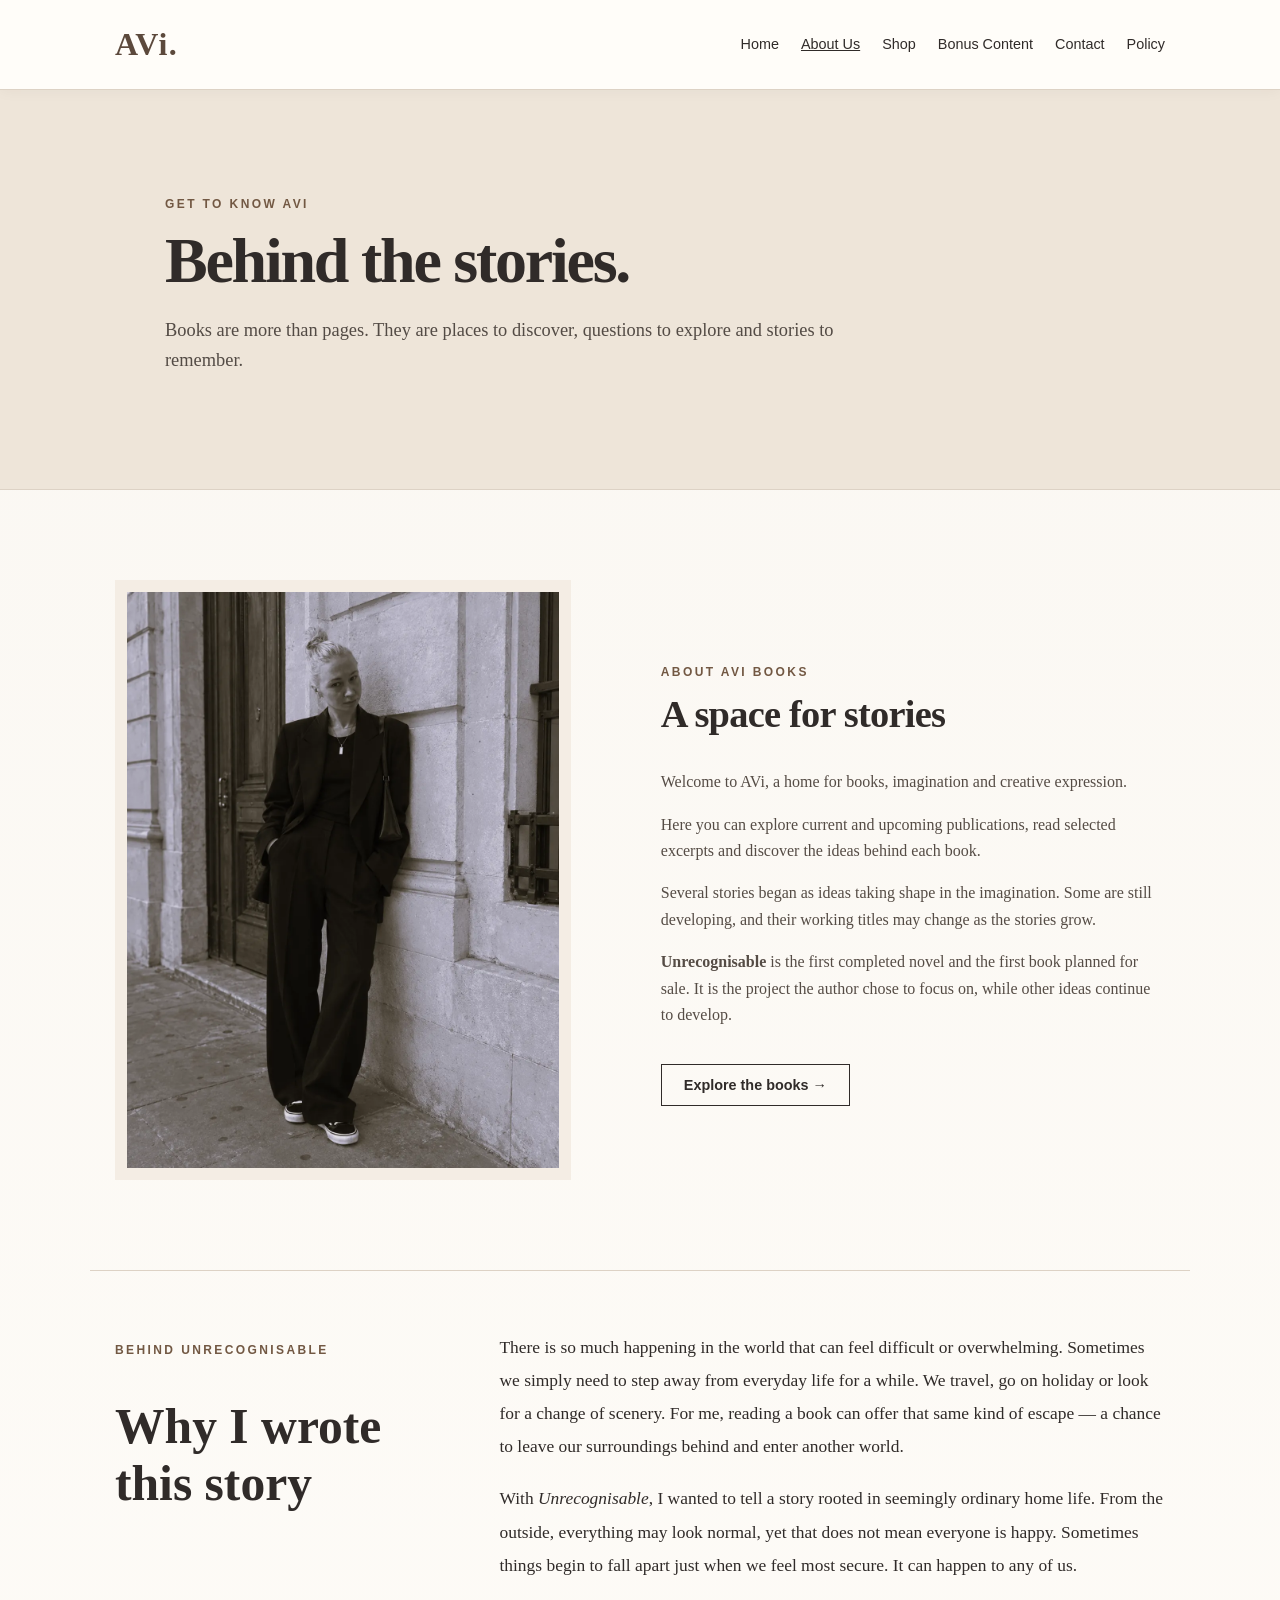
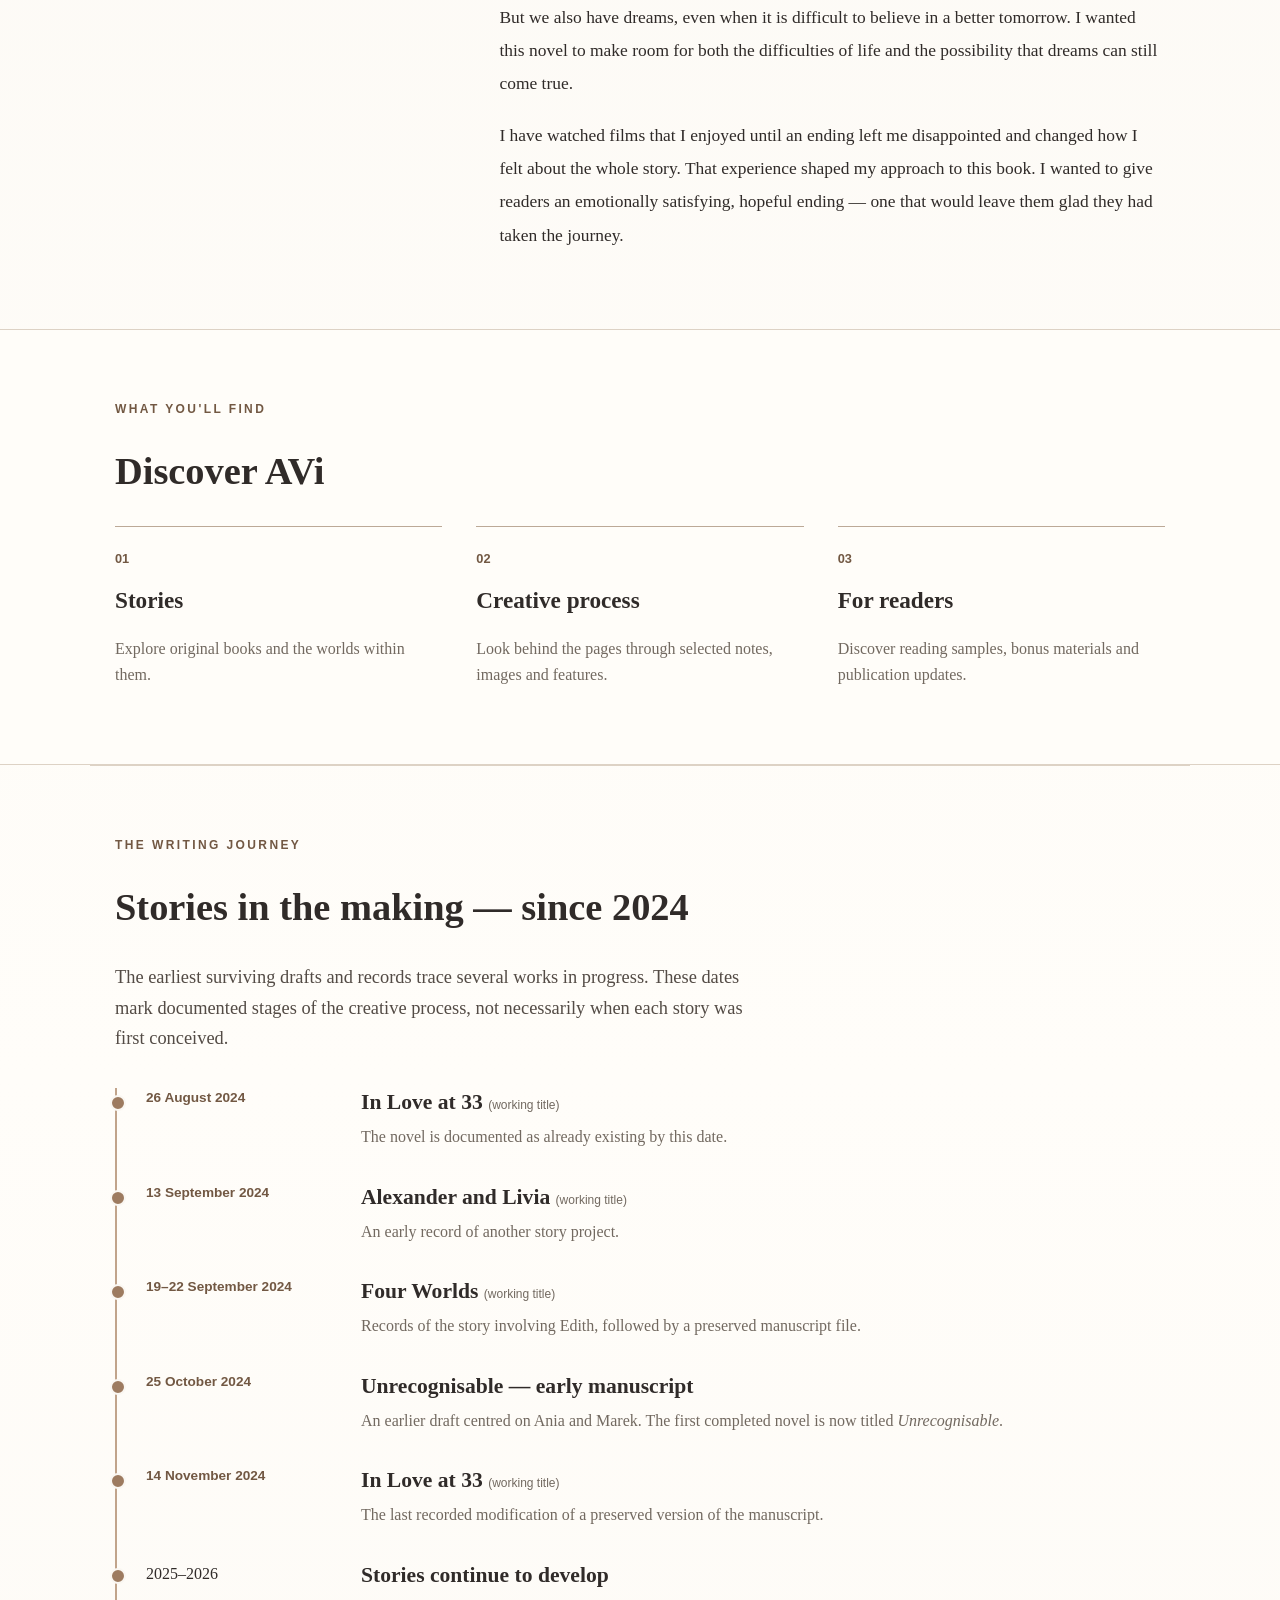
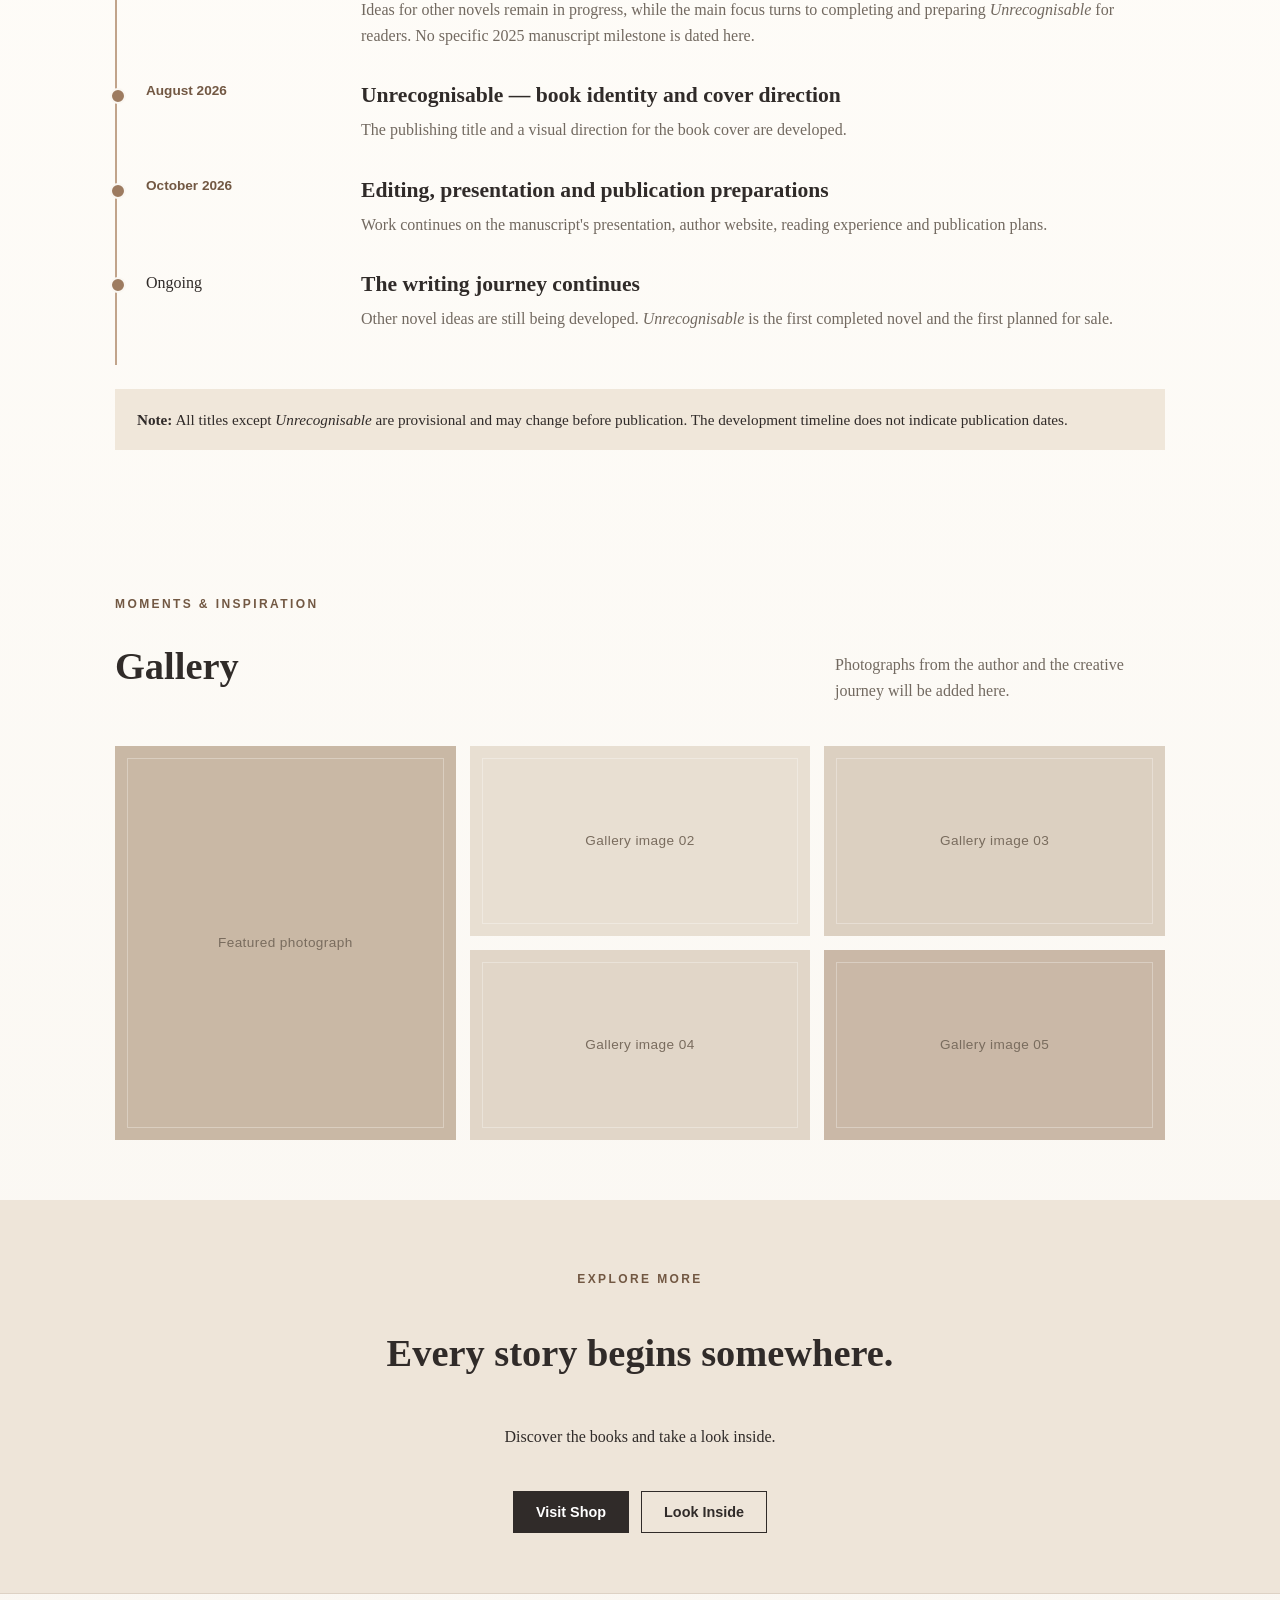
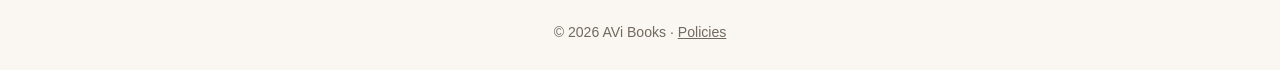
==== commit a57235ab: "Continue AVi writing timeline through 2026 and ongoing" ====
--- a/about.html
+++ b/about.html
@@ -22,8 +22,12 @@
 <li><time datetime="2024-08-26">26 August 2024</time><div><h3>In Love at 33 <small>(working title)</small></h3><p>The novel is documented as already existing by this date.</p></div></li>
 <li><time datetime="2024-09-13">13 September 2024</time><div><h3>Alexander and Livia <small>(working title)</small></h3><p>An early record of another story project.</p></div></li>
 <li><time datetime="2024-09-19">19–22 September 2024</time><div><h3>Four Worlds <small>(working title)</small></h3><p>Records of the story involving Edith, followed by a preserved manuscript file.</p></div></li>
-<li><time datetime="2024-10-25">25 October 2024</time><div><h3>Beautiful and Not So Beautiful → Unrecognisable</h3><p>An early version of the story, then centred on Ania and Marek. The completed novel now carries the publishing title <em>Unrecognisable</em>.</p></div></li>
+<li><time datetime="2024-10-25">25 October 2024</time><div><h3>Unrecognisable — early manuscript</h3><p>An earlier draft centred on Ania and Marek. The first completed novel is now titled <em>Unrecognisable</em>.</p></div></li>
 <li><time datetime="2024-11-14">14 November 2024</time><div><h3>In Love at 33 <small>(working title)</small></h3><p>The last recorded modification of a preserved version of the manuscript.</p></div></li>
+<li><span class="journey-date">2025–2026</span><div><h3>Stories continue to develop</h3><p>Ideas for other novels remain in progress, while the main focus turns to completing and preparing <em>Unrecognisable</em> for readers. No specific 2025 manuscript milestone is dated here.</p></div></li>
+<li><time datetime="2026-08">August 2026</time><div><h3>Unrecognisable — book identity and cover direction</h3><p>The publishing title and a visual direction for the book cover are developed.</p></div></li>
+<li><time datetime="2026-10">October 2026</time><div><h3>Editing, presentation and publication preparations</h3><p>Work continues on the manuscript's presentation, author website, reading experience and publication plans.</p></div></li>
+<li><span class="journey-date">Ongoing</span><div><h3>The writing journey continues</h3><p>Other novel ideas are still being developed. <em>Unrecognisable</em> is the first completed novel and the first planned for sale.</p></div></li>
 </ol><p class="journey-note"><strong>Note:</strong> All titles except <em>Unrecognisable</em> are provisional and may change before publication. The development timeline does not indicate publication dates.</p>
 </section>
 <section class="container"><div class="about-gallery-heading"><div><p class="eyebrow">Moments & inspiration</p><h2>Gallery</h2></div><p>Photographs from the author and the creative journey will be added here.</p></div><div class="about-gallery"><div class="gallery-slot large"><span>Featured photograph</span></div><div class="gallery-slot"><span>Gallery image 02</span></div><div class="gallery-slot"><span>Gallery image 03</span></div><div class="gallery-slot"><span>Gallery image 04</span></div><div class="gallery-slot"><span>Gallery image 05</span></div></div></section>
--- a/css/style.css
+++ b/css/style.css
@@ -69,3 +69,9 @@
 
 /* About — writing timeline */
 .writing-journey{border-top:1px solid var(--border)}.journey-timeline{list-style:none;margin:35px 0 24px;padding:0;border-left:2px solid #c1a48b}.journey-timeline li{display:grid;grid-template-columns:190px minmax(0,1fr);gap:25px;position:relative;padding:0 0 32px 29px}.journey-timeline li:before{content:"";position:absolute;left:-7px;top:7px;width:12px;height:12px;background:#9d7b60;border:2px solid #faf7f2;border-radius:50%}.journey-timeline time{font:600 .85rem/1.5 Arial,sans-serif;color:var(--accent)}.journey-timeline h3{font-size:1.35rem;line-height:1.3;margin:0 0 8px}.journey-timeline small{font:400 .75rem Arial,sans-serif;color:var(--muted)}.journey-timeline p{margin:0;color:var(--muted)}.journey-note{background:#f0e7da;padding:18px 22px;font-size:.95rem}@media(max-width:720px){.journey-timeline li{grid-template-columns:1fr;gap:6px}}
+
+/* Author portrait and inspiration feature */
+.about-portrait-photo{padding:0;overflow:hidden;display:block;min-height:440px;background:#d6c4b2}.about-portrait-photo img{display:block;width:100%;height:100%;min-height:440px;max-height:680px;object-fit:cover;object-position:center 25%}.inspiration-section{display:grid;grid-template-columns:minmax(220px,.65fr) minmax(0,1.35fr);gap:clamp(24px,5vw,75px);align-items:start;border-top:1px solid var(--border)}.inspiration-kicker h2{font-size:clamp(2rem,4vw,3.1rem);line-height:1.15}.inspiration-copy{font-size:1.09rem;line-height:1.9}.inspiration-copy p:first-child{margin-top:0}.inspiration-copy p+p{margin-top:19px}@media(max-width:760px){.inspiration-section{grid-template-columns:1fr}.about-portrait-photo,.about-portrait-photo img{min-height:320px;max-height:530px}}
+
+/* AVi contact form */
+.contact-form-panel{margin-bottom:20px}.contact-form-panel form{display:grid;gap:10px}.contact-form-panel label{font:600 .9rem Arial,sans-serif;color:var(--ink)}.contact-form-panel input:not([type="hidden"]),.contact-form-panel textarea,.contact-form-panel select{display:block;width:100%;padding:12px 14px;border:1px solid #cbbdb0;border-radius:6px;background:#fffdfa;color:var(--ink);font:inherit}.contact-form-panel input:focus-visible,.contact-form-panel textarea:focus-visible,.contact-form-panel select:focus-visible{outline:2px solid #98745d;outline-offset:2px}.contact-honey{position:absolute!important;left:-9999px!important}.form-privacy{font-size:.84rem;color:var(--muted);margin:3px 0}.contact-form-panel button{justify-self:start;border:0}.contact-form-panel button:disabled{opacity:.65;cursor:wait}#avi-form-status{min-height:1.5em;font-size:.92rem;color:var(--accent);margin:0}
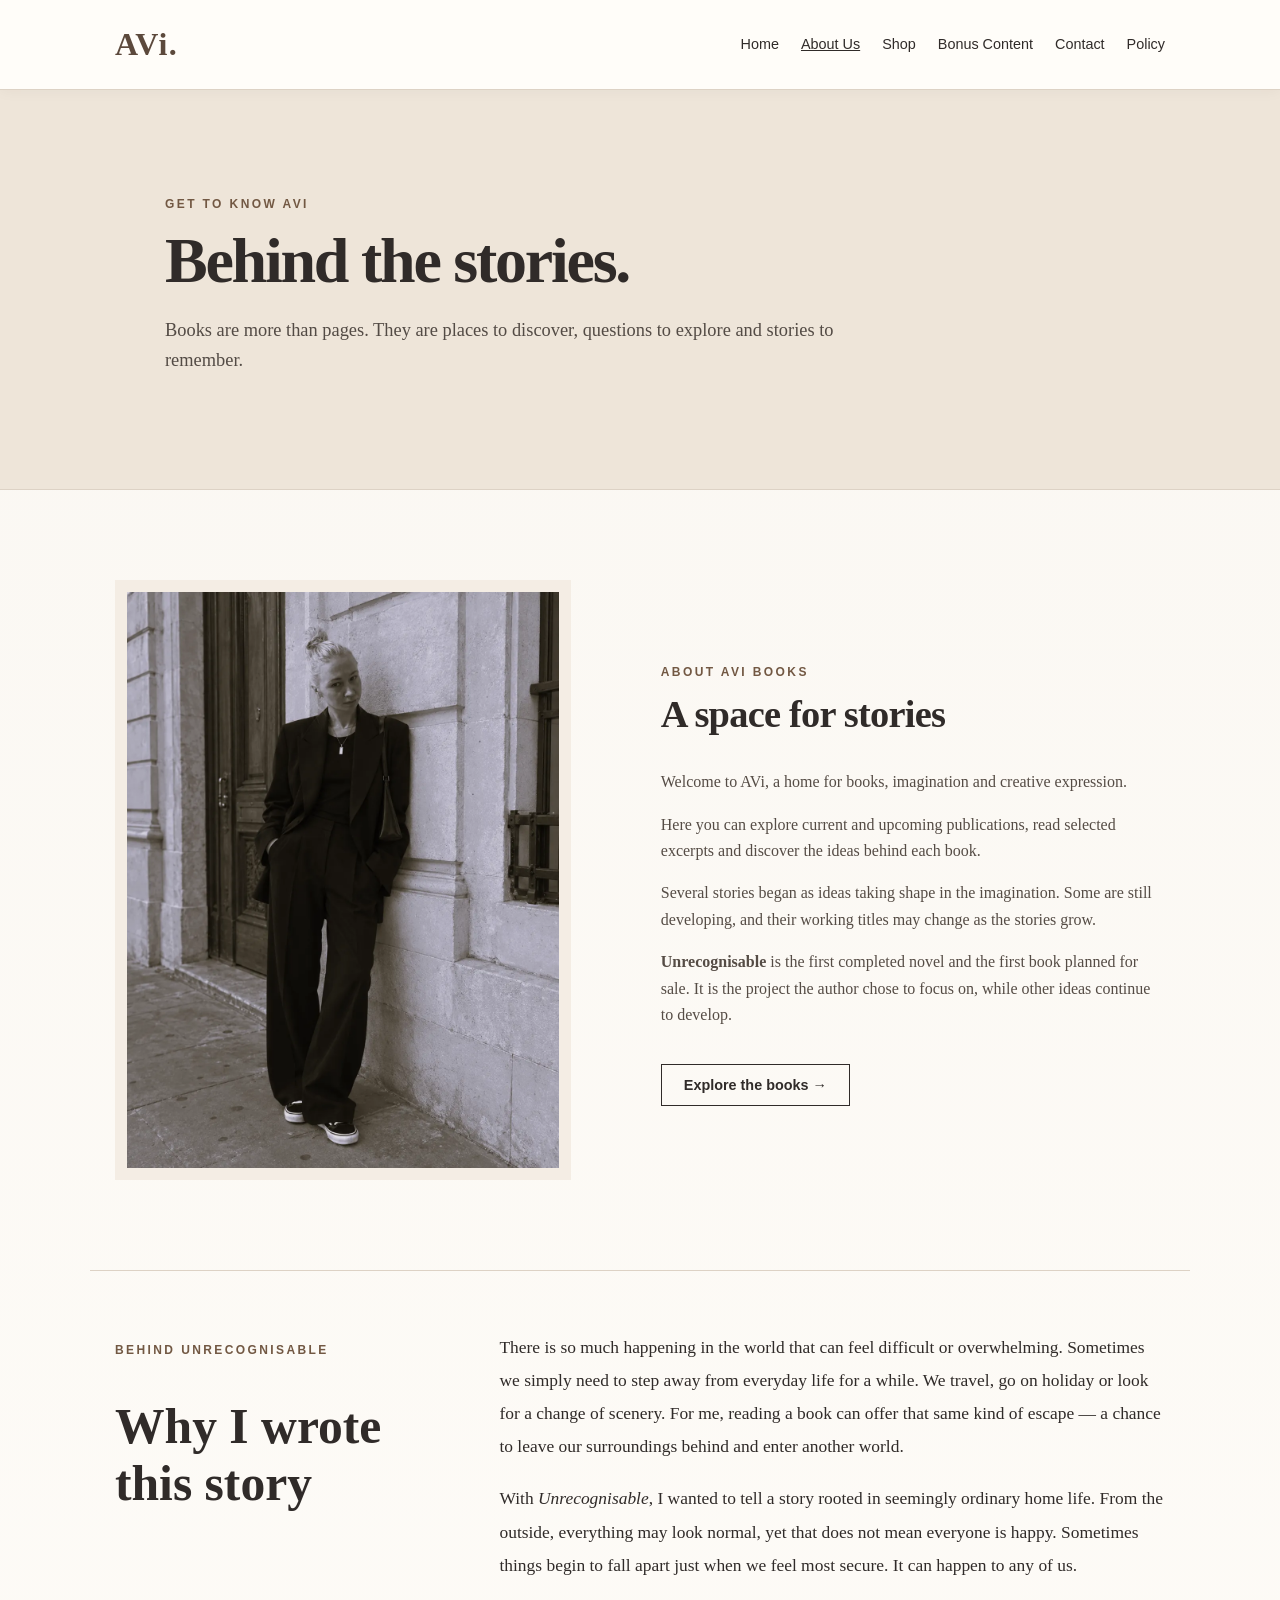
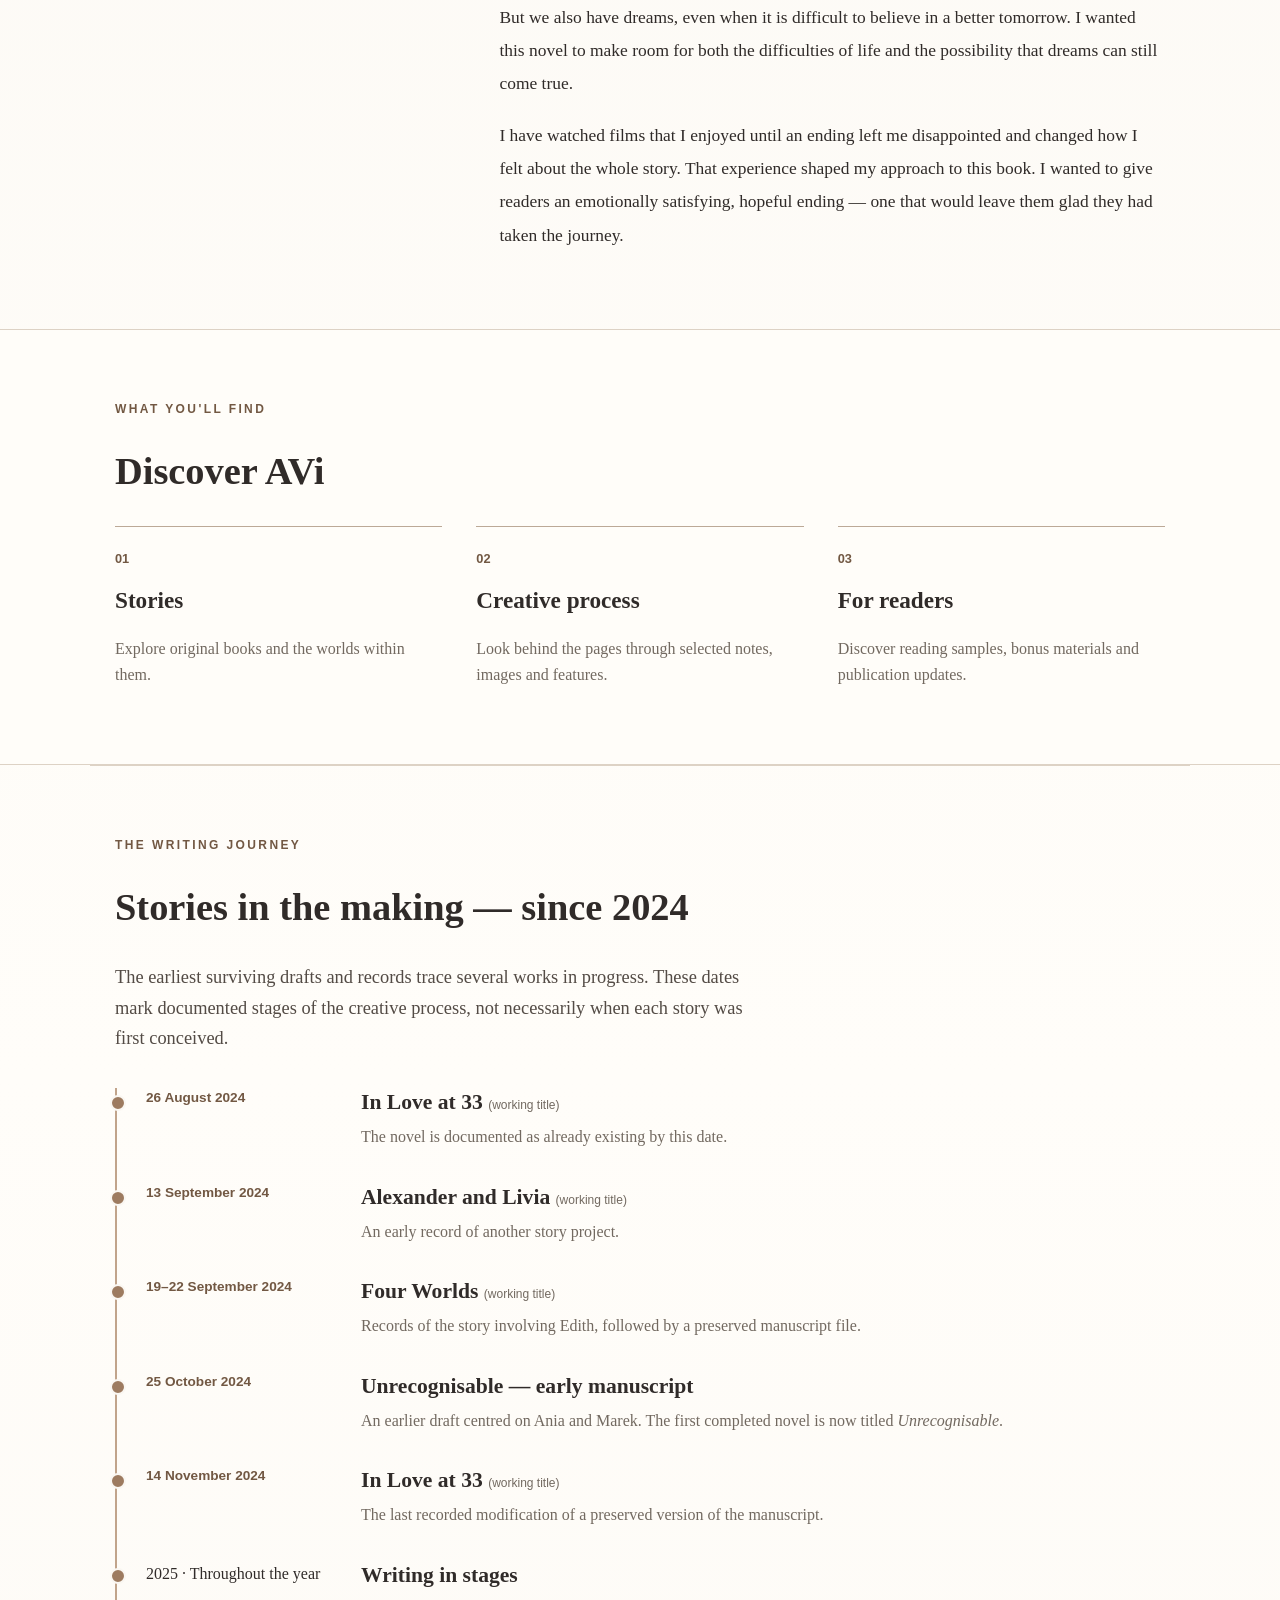
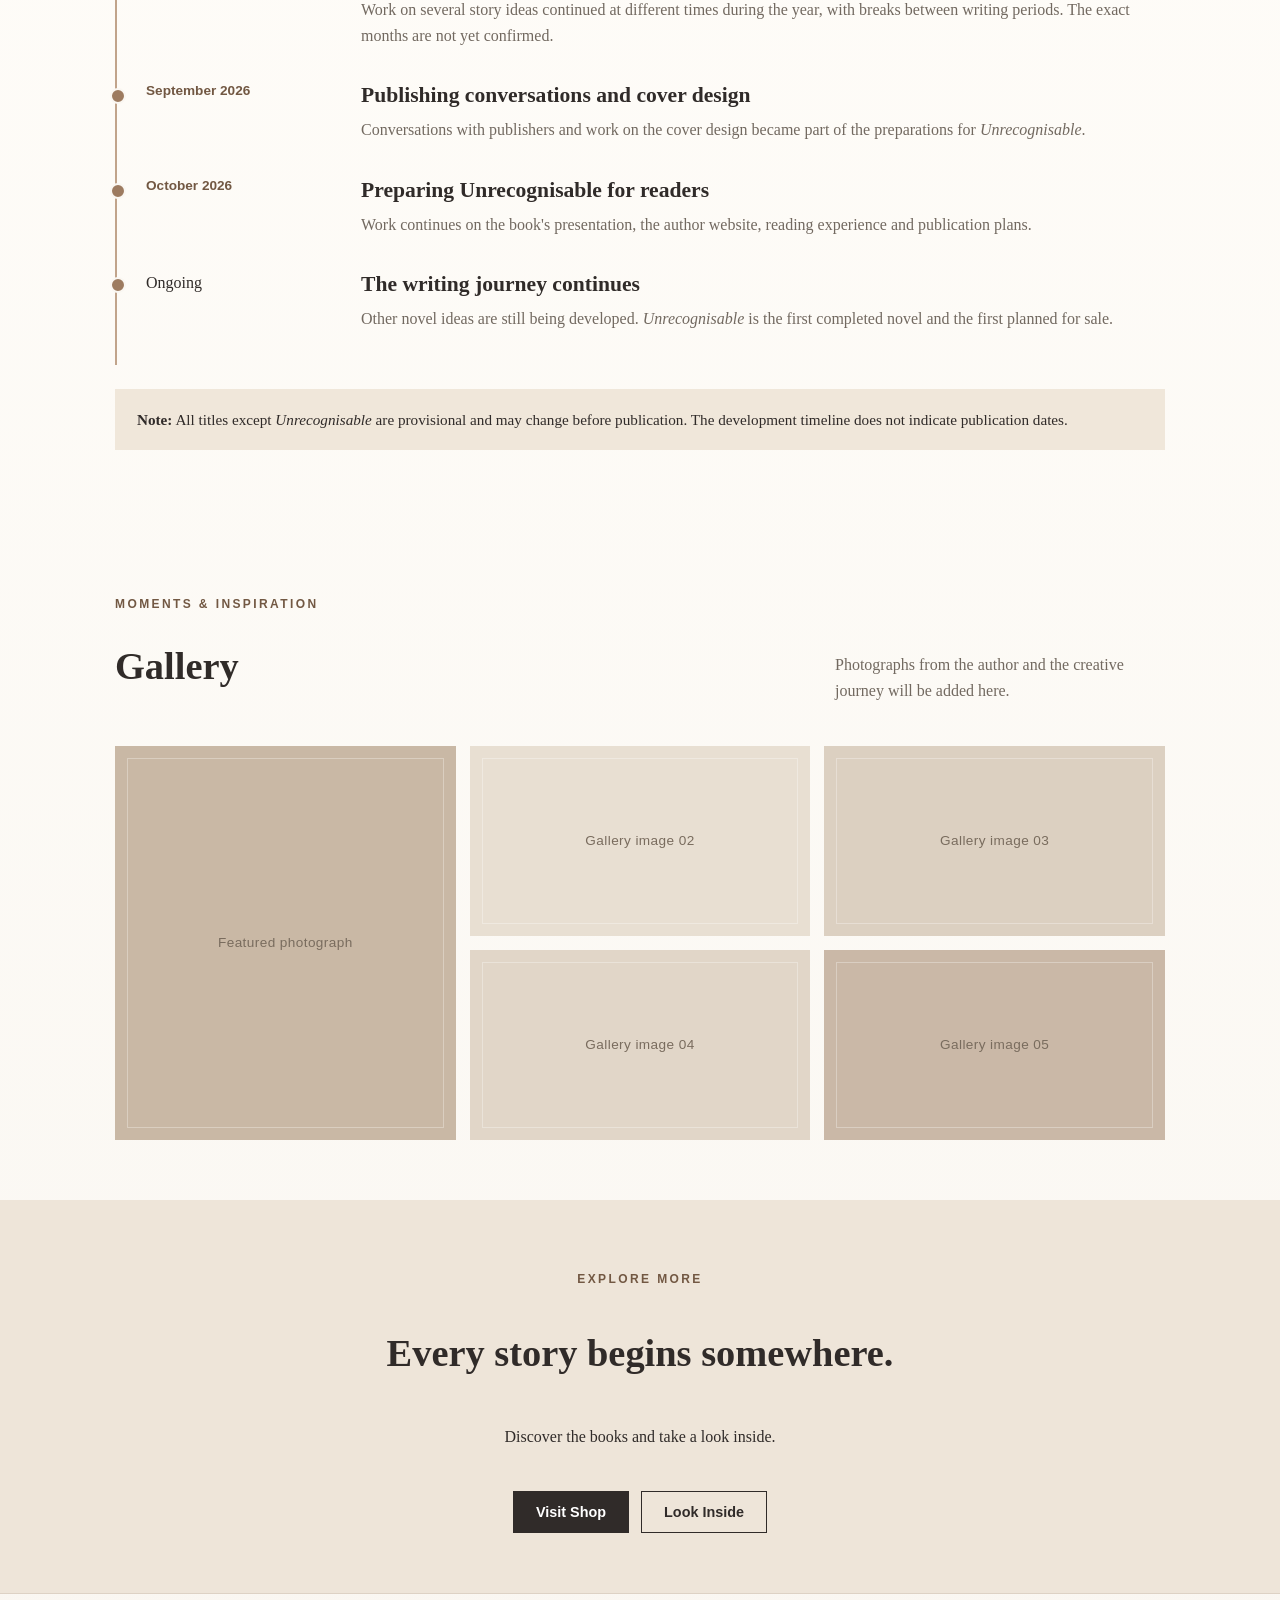
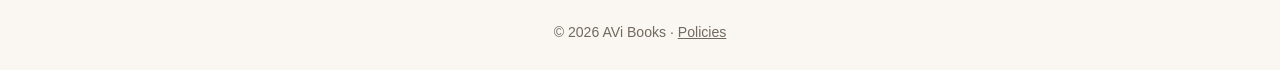
==== commit 6b9f4db2: "Clarify intermittent 2025 writing and September 2026 publisher discussions" ====
--- a/about.html
+++ b/about.html
@@ -24,9 +24,9 @@
 <li><time datetime="2024-09-19">19–22 September 2024</time><div><h3>Four Worlds <small>(working title)</small></h3><p>Records of the story involving Edith, followed by a preserved manuscript file.</p></div></li>
 <li><time datetime="2024-10-25">25 October 2024</time><div><h3>Unrecognisable — early manuscript</h3><p>An earlier draft centred on Ania and Marek. The first completed novel is now titled <em>Unrecognisable</em>.</p></div></li>
 <li><time datetime="2024-11-14">14 November 2024</time><div><h3>In Love at 33 <small>(working title)</small></h3><p>The last recorded modification of a preserved version of the manuscript.</p></div></li>
-<li><span class="journey-date">2025–2026</span><div><h3>Stories continue to develop</h3><p>Ideas for other novels remain in progress, while the main focus turns to completing and preparing <em>Unrecognisable</em> for readers. No specific 2025 manuscript milestone is dated here.</p></div></li>
-<li><time datetime="2026-08">August 2026</time><div><h3>Unrecognisable — book identity and cover direction</h3><p>The publishing title and a visual direction for the book cover are developed.</p></div></li>
-<li><time datetime="2026-10">October 2026</time><div><h3>Editing, presentation and publication preparations</h3><p>Work continues on the manuscript's presentation, author website, reading experience and publication plans.</p></div></li>
+<li><span class="journey-date">2025 · Throughout the year</span><div><h3>Writing in stages</h3><p>Work on several story ideas continued at different times during the year, with breaks between writing periods. The exact months are not yet confirmed.</p></div></li>
+<li><time datetime="2026-09">September 2026</time><div><h3>Publishing conversations and cover design</h3><p>Conversations with publishers and work on the cover design became part of the preparations for <em>Unrecognisable</em>.</p></div></li>
+<li><time datetime="2026-10">October 2026</time><div><h3>Preparing Unrecognisable for readers</h3><p>Work continues on the book's presentation, the author website, reading experience and publication plans.</p></div></li>
 <li><span class="journey-date">Ongoing</span><div><h3>The writing journey continues</h3><p>Other novel ideas are still being developed. <em>Unrecognisable</em> is the first completed novel and the first planned for sale.</p></div></li>
 </ol><p class="journey-note"><strong>Note:</strong> All titles except <em>Unrecognisable</em> are provisional and may change before publication. The development timeline does not indicate publication dates.</p>
 </section>
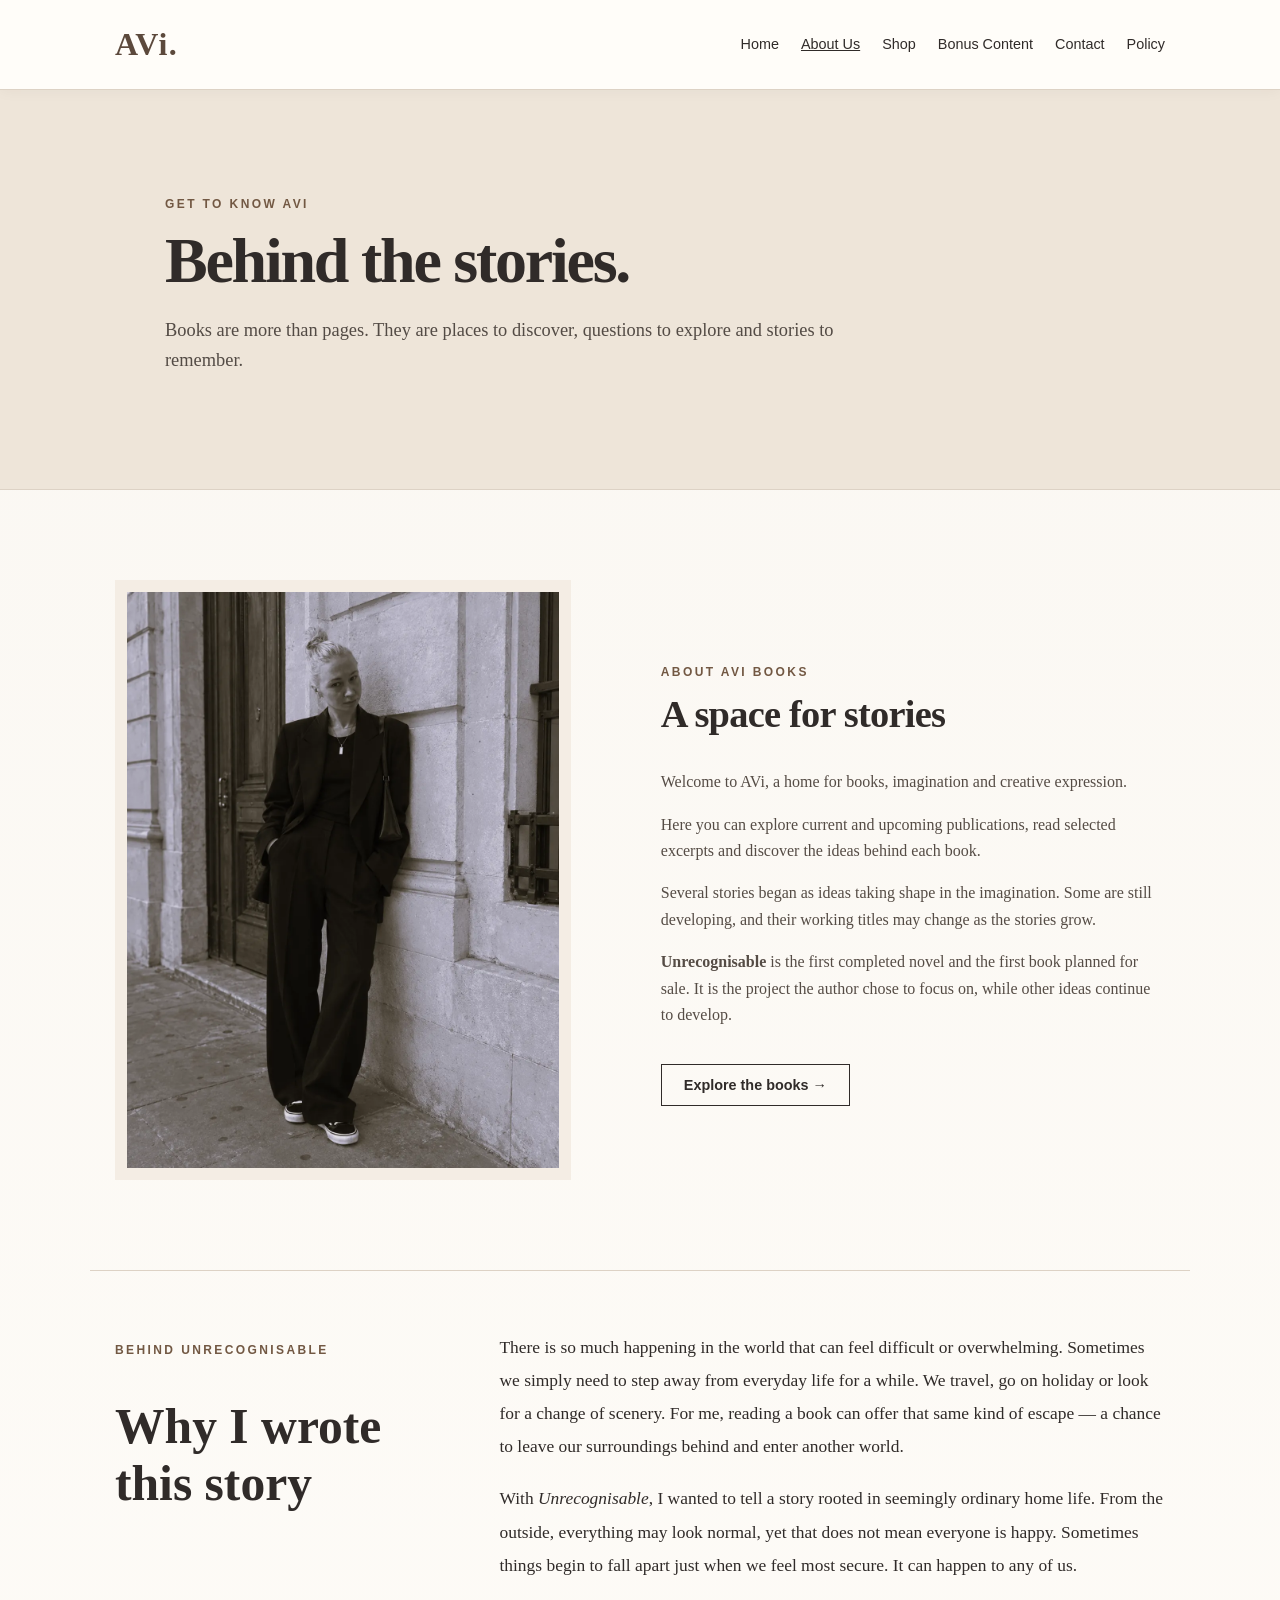
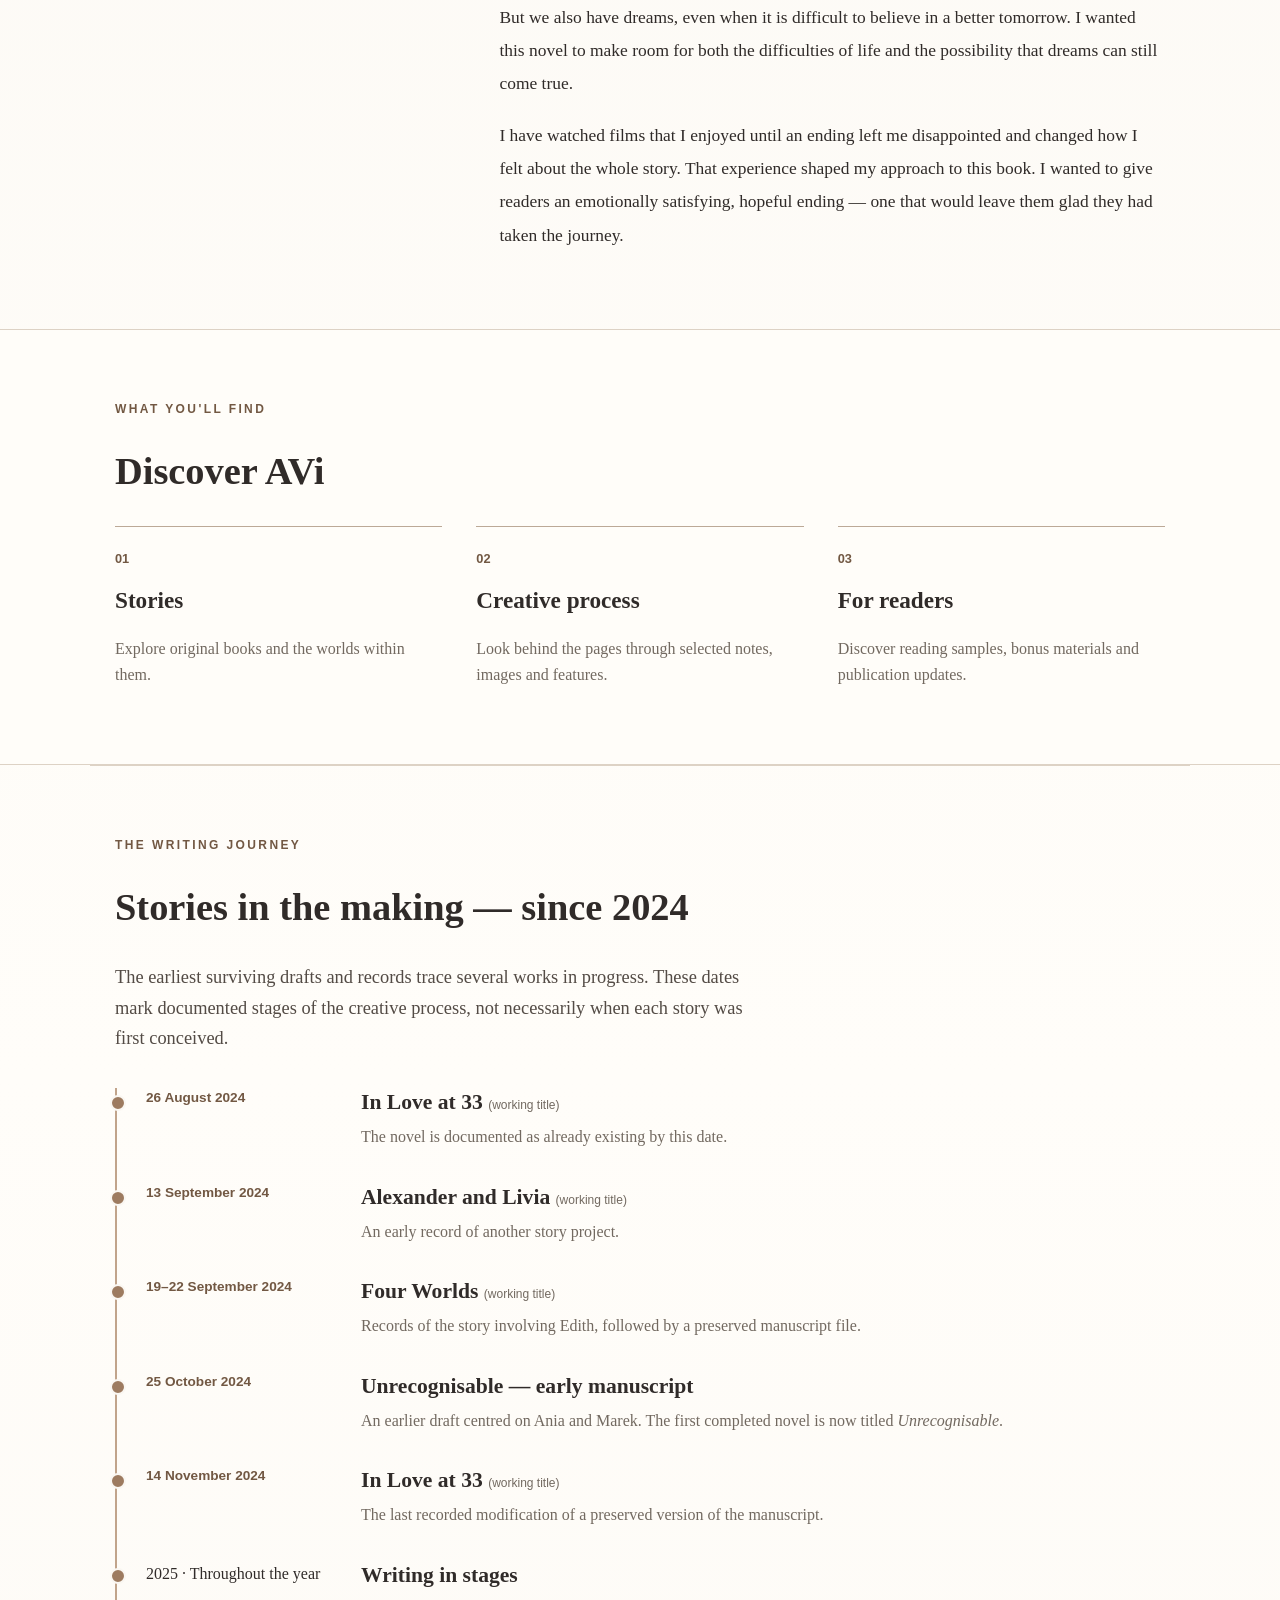
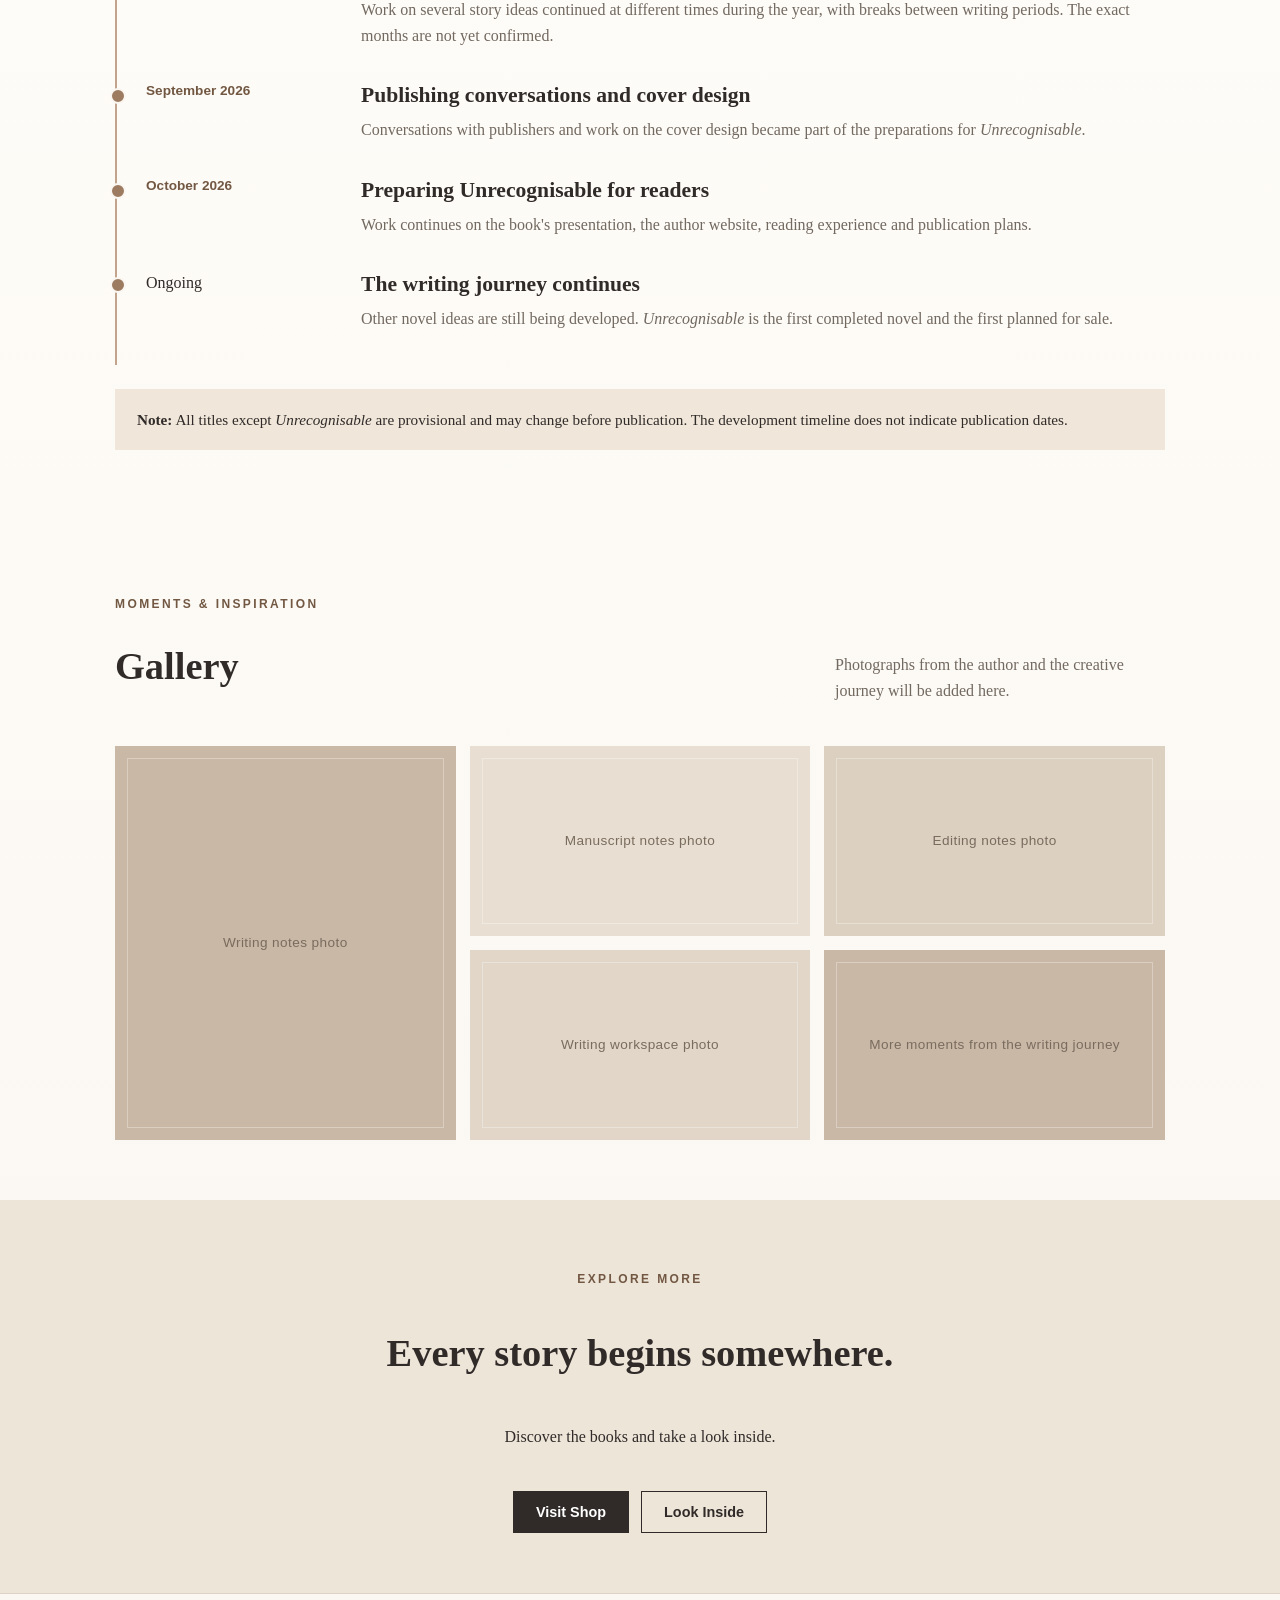
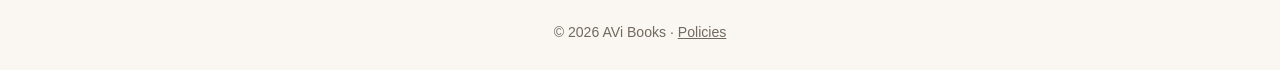
==== commit 752544c9: "Prepare four authentic writing-process photographs in About gallery" ====
--- a/about.html
+++ b/about.html
@@ -30,7 +30,12 @@
 <li><span class="journey-date">Ongoing</span><div><h3>The writing journey continues</h3><p>Other novel ideas are still being developed. <em>Unrecognisable</em> is the first completed novel and the first planned for sale.</p></div></li>
 </ol><p class="journey-note"><strong>Note:</strong> All titles except <em>Unrecognisable</em> are provisional and may change before publication. The development timeline does not indicate publication dates.</p>
 </section>
-<section class="container"><div class="about-gallery-heading"><div><p class="eyebrow">Moments & inspiration</p><h2>Gallery</h2></div><p>Photographs from the author and the creative journey will be added here.</p></div><div class="about-gallery"><div class="gallery-slot large"><span>Featured photograph</span></div><div class="gallery-slot"><span>Gallery image 02</span></div><div class="gallery-slot"><span>Gallery image 03</span></div><div class="gallery-slot"><span>Gallery image 04</span></div><div class="gallery-slot"><span>Gallery image 05</span></div></div></section>
+<section class="container"><div class="about-gallery-heading"><div><p class="eyebrow">Moments & inspiration</p><h2>Gallery</h2></div><p>Photographs from the author and the creative journey will be added here.</p></div><div class="about-gallery">
+<div class="gallery-slot large"><img src="images/optimized/writing_notes_01.webp" alt="Author's printed planning notes and writing materials" loading="lazy" onerror="this.style.display='none';this.nextElementSibling.hidden=false"><span hidden>Writing notes photo</span></div>
+<div class="gallery-slot"><img src="images/optimized/writing_notes_02.webp" alt="Early manuscript notes and notebook" loading="lazy" onerror="this.style.display='none';this.nextElementSibling.hidden=false"><span hidden>Manuscript notes photo</span></div>
+<div class="gallery-slot"><img src="images/optimized/manuscript_revisions.webp" alt="Marked-up manuscript and character planning pages" loading="lazy" onerror="this.style.display='none';this.nextElementSibling.hidden=false"><span hidden>Editing notes photo</span></div>
+<div class="gallery-slot"><img src="images/optimized/writing_workspace_silver.webp" alt="Printed novel planning sheets beside a laptop and headphones" loading="lazy" onerror="this.style.display='none';this.nextElementSibling.hidden=false"><span hidden>Writing workspace photo</span></div>
+<div class="gallery-slot"><span>More moments from the writing journey</span></div></div></section>
 <section class="about-cta"><div class="container"><p class="eyebrow">Explore more</p><h2>Every story begins somewhere.</h2><p>Discover the books and take a look inside.</p><div class="actions"><a class="button" href="shop.html">Visit Shop</a><a class="button secondary" href="reader.html">Look Inside</a></div></div></section>
 </main>
 <footer class="site-footer">© 2026 AVi Books · <a href="policy.html">Policies</a></footer>
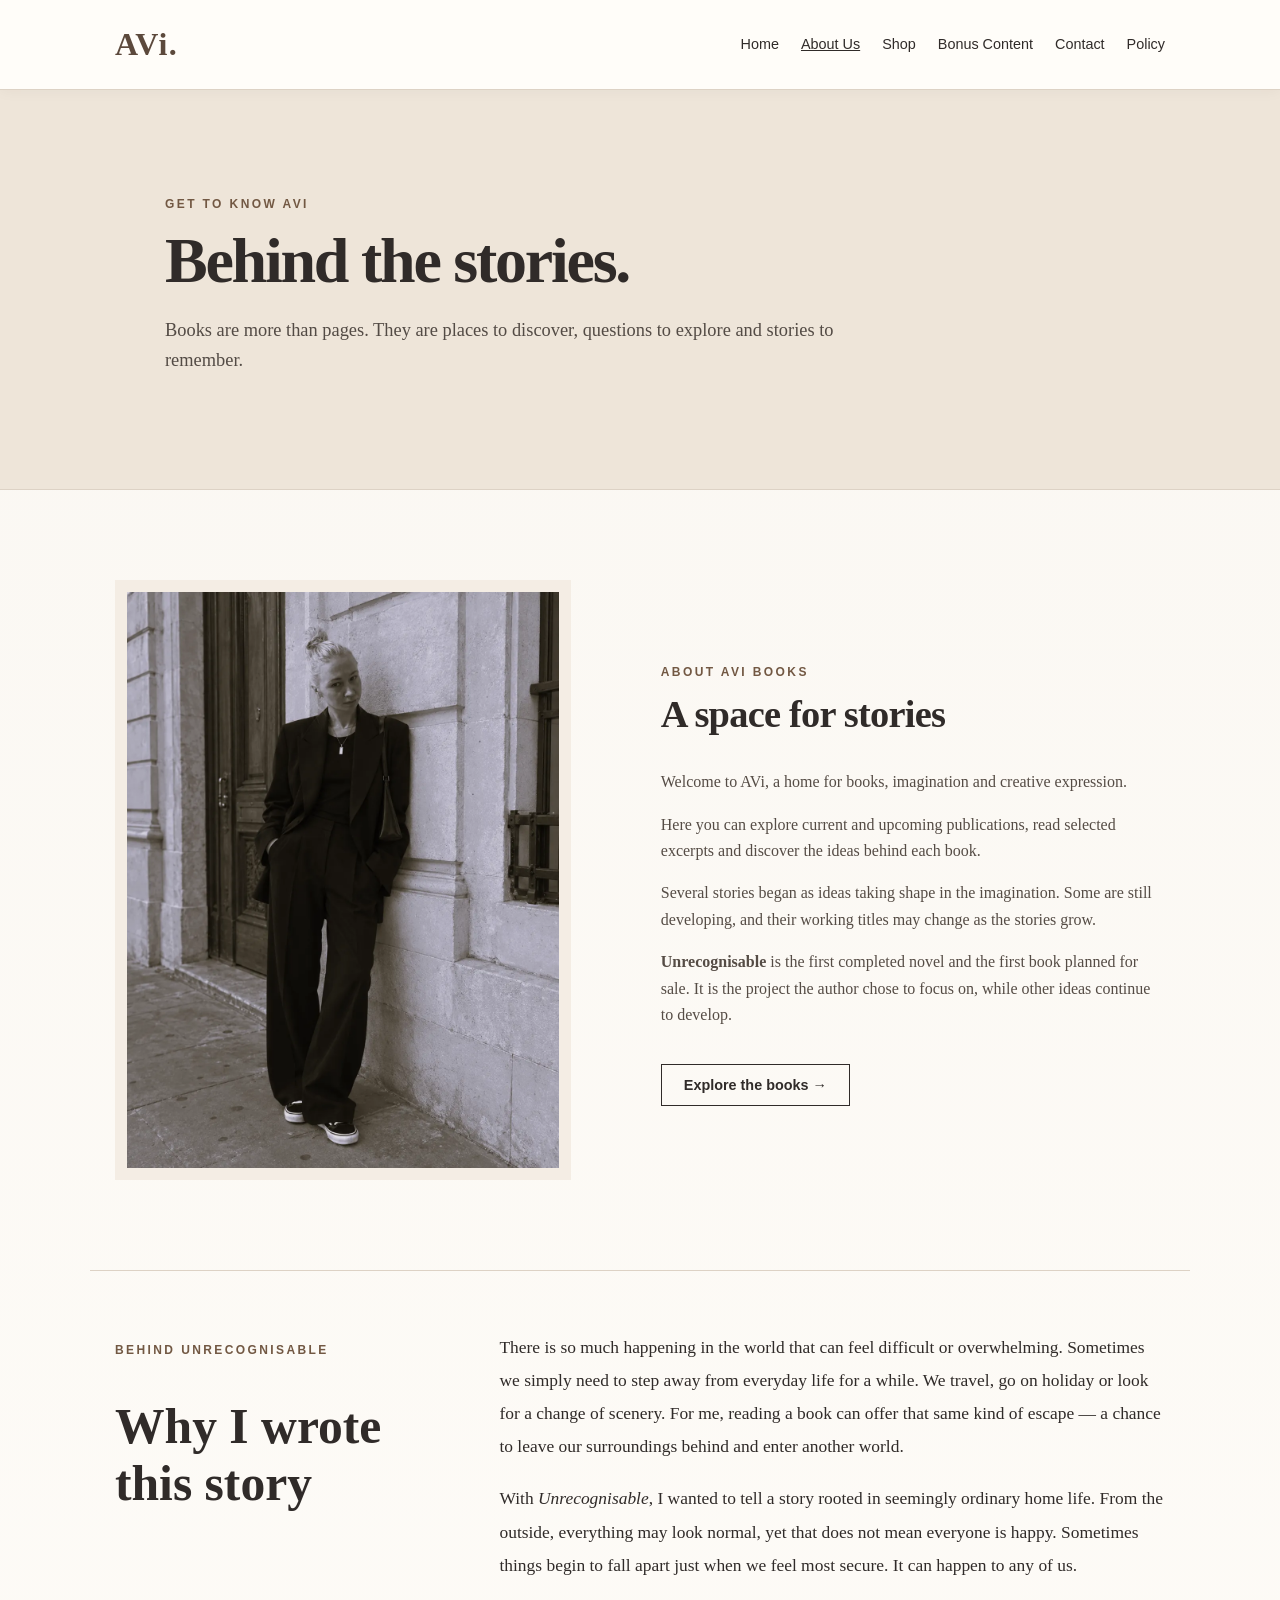
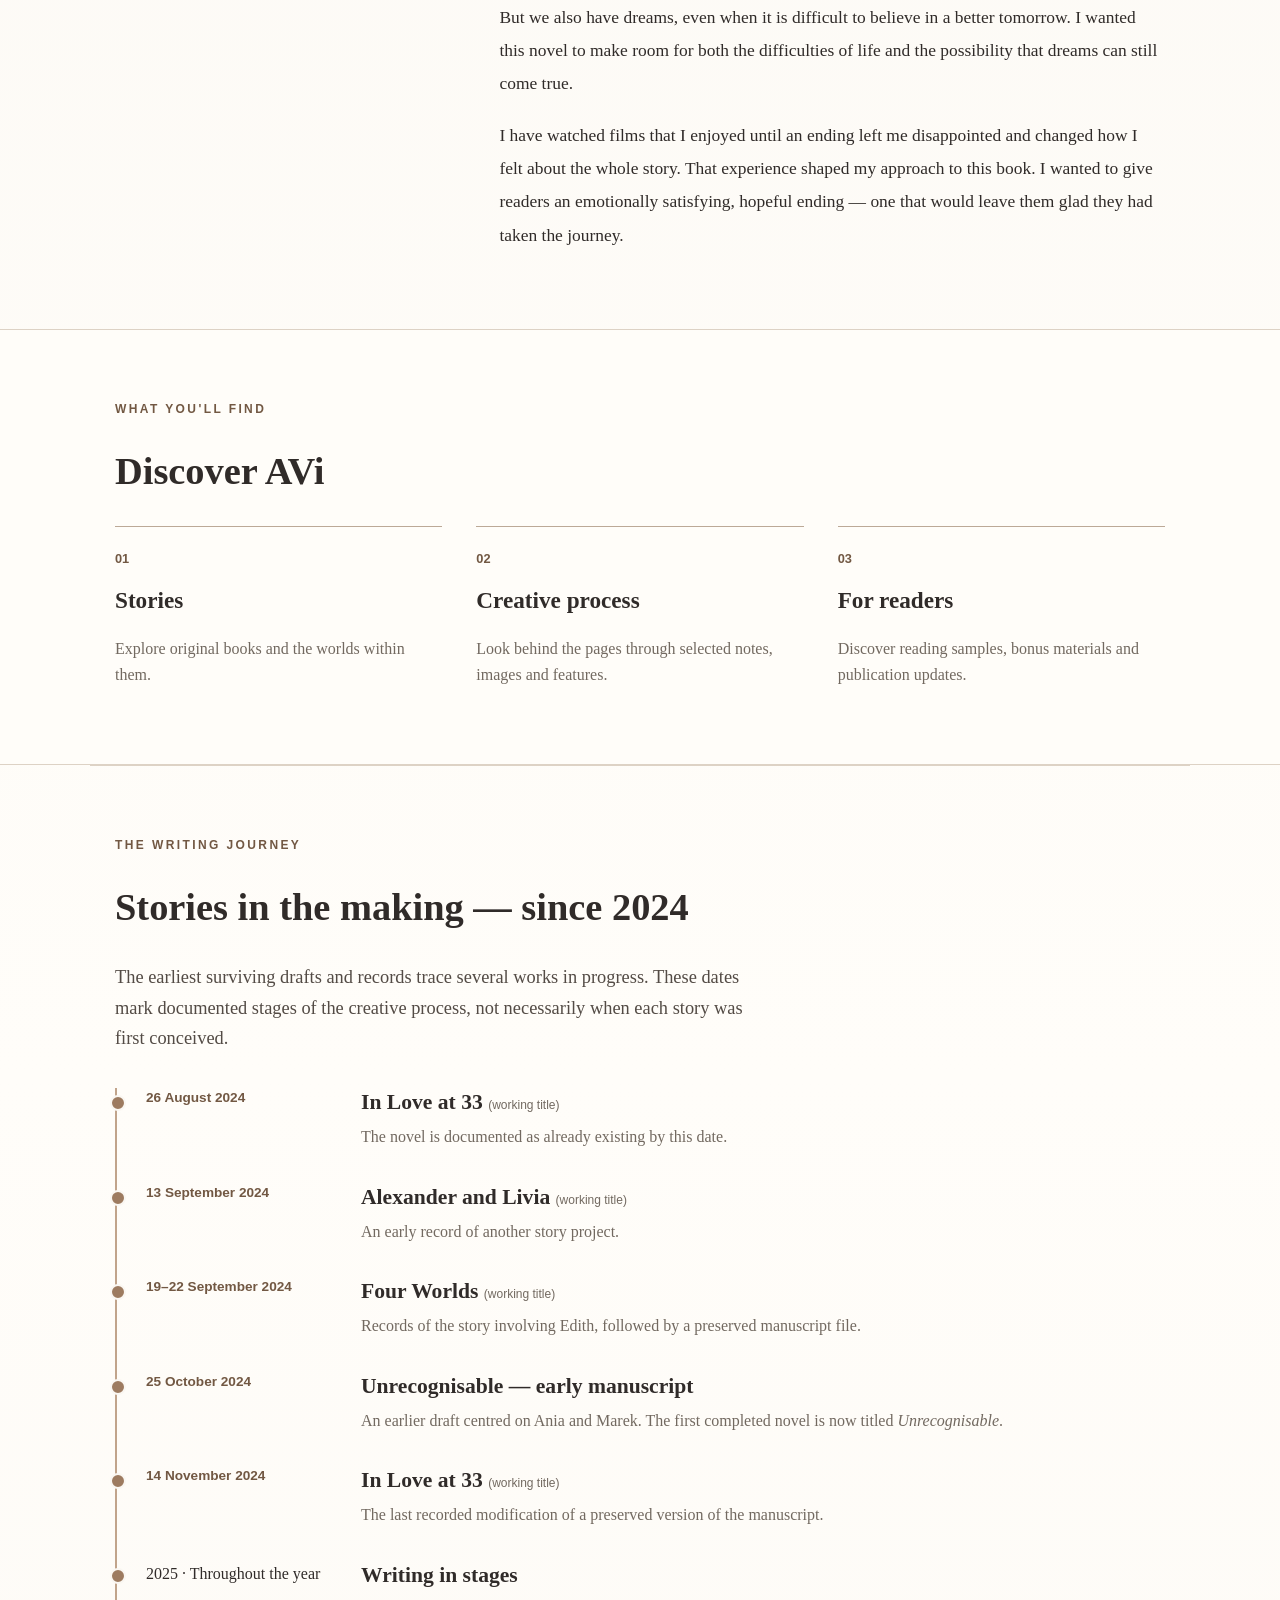
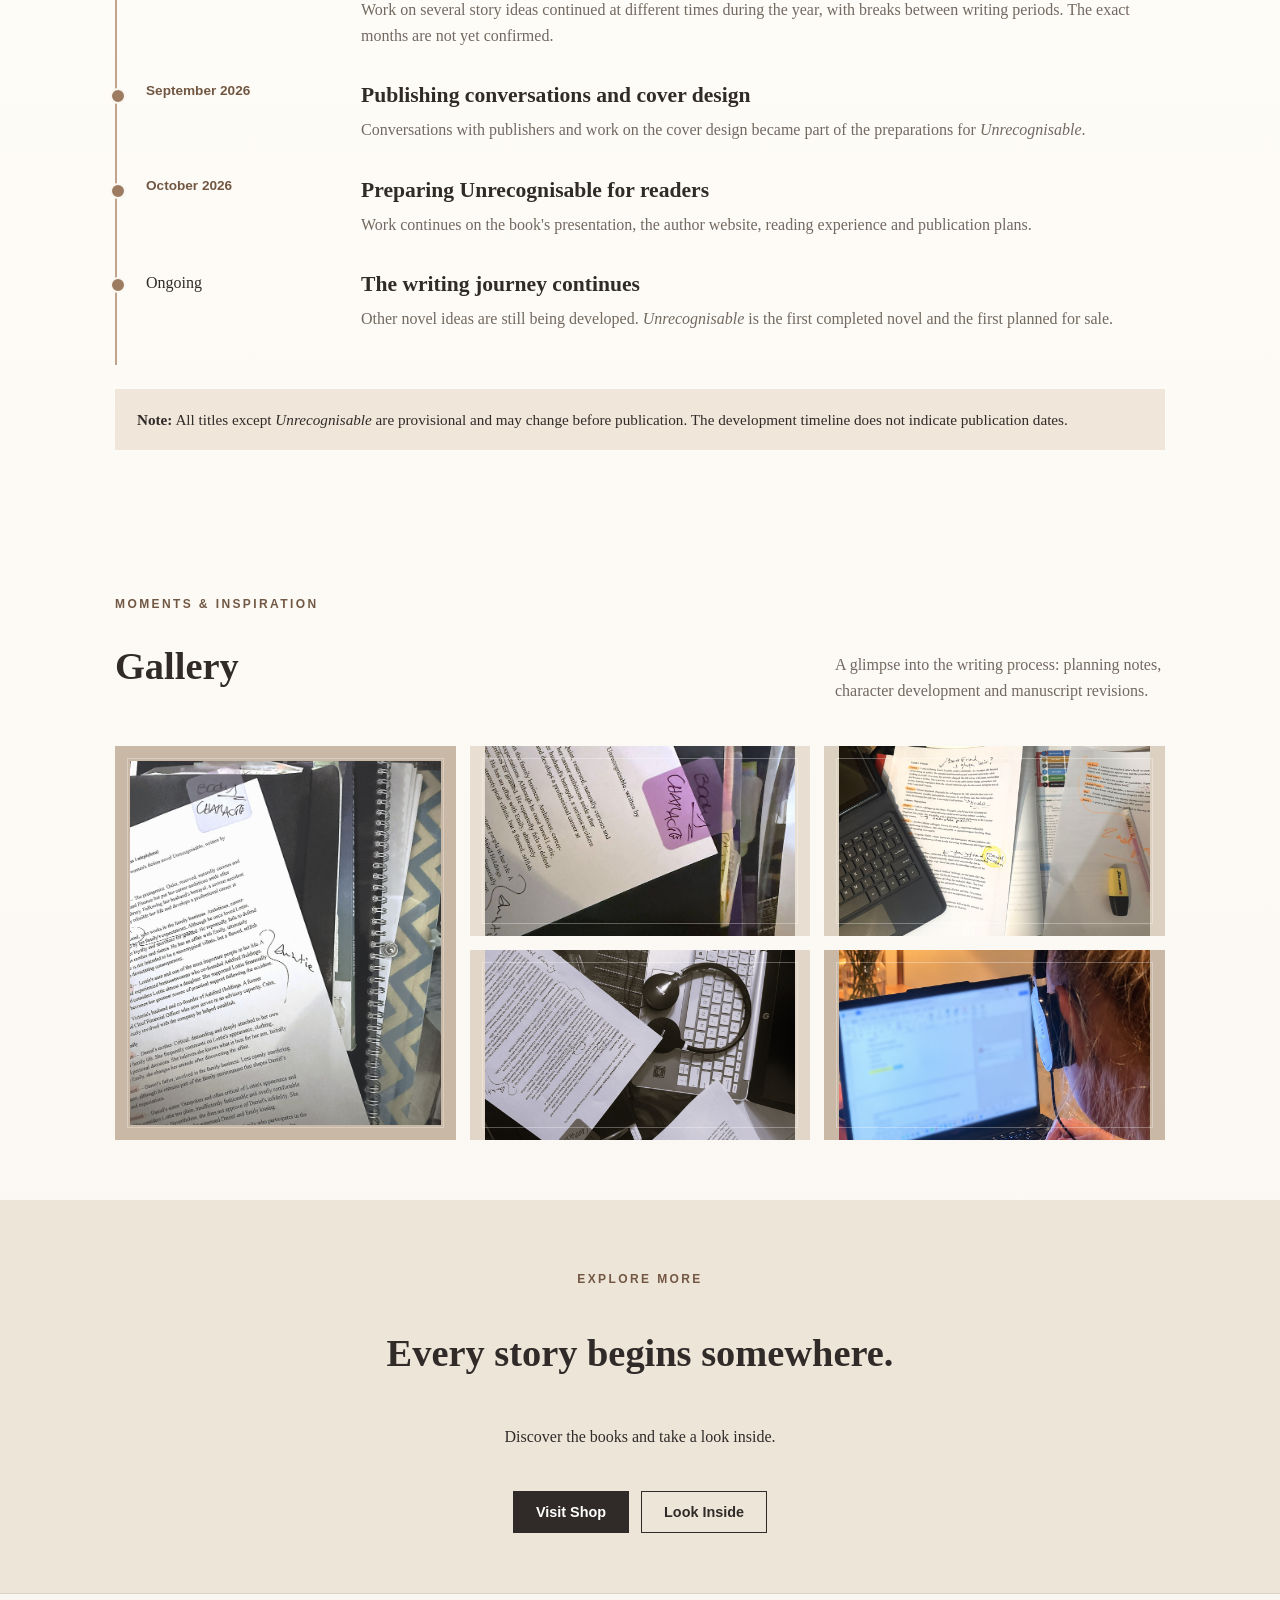
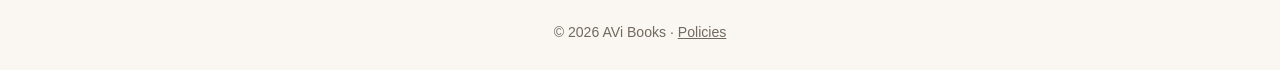
==== commit 73b4373a: "Connect uploaded original JPEG and PNG writing photos to About gallery" ====
--- a/about.html
+++ b/about.html
@@ -30,12 +30,12 @@
 <li><span class="journey-date">Ongoing</span><div><h3>The writing journey continues</h3><p>Other novel ideas are still being developed. <em>Unrecognisable</em> is the first completed novel and the first planned for sale.</p></div></li>
 </ol><p class="journey-note"><strong>Note:</strong> All titles except <em>Unrecognisable</em> are provisional and may change before publication. The development timeline does not indicate publication dates.</p>
 </section>
-<section class="container"><div class="about-gallery-heading"><div><p class="eyebrow">Moments & inspiration</p><h2>Gallery</h2></div><p>Photographs from the author and the creative journey will be added here.</p></div><div class="about-gallery">
-<div class="gallery-slot large"><img src="images/optimized/writing_notes_01.webp" alt="Author's printed planning notes and writing materials" loading="lazy" onerror="this.style.display='none';this.nextElementSibling.hidden=false"><span hidden>Writing notes photo</span></div>
-<div class="gallery-slot"><img src="images/optimized/writing_notes_02.webp" alt="Early manuscript notes and notebook" loading="lazy" onerror="this.style.display='none';this.nextElementSibling.hidden=false"><span hidden>Manuscript notes photo</span></div>
-<div class="gallery-slot"><img src="images/optimized/manuscript_revisions.webp" alt="Marked-up manuscript and character planning pages" loading="lazy" onerror="this.style.display='none';this.nextElementSibling.hidden=false"><span hidden>Editing notes photo</span></div>
-<div class="gallery-slot"><img src="images/optimized/writing_workspace_silver.webp" alt="Printed novel planning sheets beside a laptop and headphones" loading="lazy" onerror="this.style.display='none';this.nextElementSibling.hidden=false"><span hidden>Writing workspace photo</span></div>
-<div class="gallery-slot"><span>More moments from the writing journey</span></div></div></section>
+<section class="container"><div class="about-gallery-heading"><div><p class="eyebrow">Moments & inspiration</p><h2>Gallery</h2></div><p>A glimpse into the writing process: planning notes, character development and manuscript revisions.</p></div><div class="about-gallery">
+<div class="gallery-slot large"><img src="assets/uploads/notebooks.jpeg" alt="Author's printed planning notes and writing materials" loading="lazy" onerror="this.style.display='none';this.nextElementSibling.hidden=false"><span hidden>Writing notes photo</span></div>
+<div class="gallery-slot"><img src="assets/uploads/notebooks1.jpeg" alt="Early manuscript notes and notebook" loading="lazy" onerror="this.style.display='none';this.nextElementSibling.hidden=false"><span hidden>Manuscript notes photo</span></div>
+<div class="gallery-slot"><img src="assets/uploads/tablet_black.jpeg" alt="Marked-up manuscript and character planning pages" loading="lazy" onerror="this.style.display='none';this.nextElementSibling.hidden=false"><span hidden>Editing notes photo</span></div>
+<div class="gallery-slot"><img src="assets/uploads/laptop%20silver.jpeg" alt="Printed novel planning sheets beside a laptop and headphones" loading="lazy" onerror="this.style.display='none';this.nextElementSibling.hidden=false"><span hidden>Writing workspace photo</span></div>
+<div class="gallery-slot"><img src="assets/uploads/laptop_black_cozy_room.png" alt="Working on drafts at a laptop" loading="lazy"></div></div></section>
 <section class="about-cta"><div class="container"><p class="eyebrow">Explore more</p><h2>Every story begins somewhere.</h2><p>Discover the books and take a look inside.</p><div class="actions"><a class="button" href="shop.html">Visit Shop</a><a class="button secondary" href="reader.html">Look Inside</a></div></div></section>
 </main>
 <footer class="site-footer">© 2026 AVi Books · <a href="policy.html">Policies</a></footer>
--- a/css/style.css
+++ b/css/style.css
@@ -75,3 +75,5 @@
 
 /* AVi contact form */
 .contact-form-panel{margin-bottom:20px}.contact-form-panel form{display:grid;gap:10px}.contact-form-panel label{font:600 .9rem Arial,sans-serif;color:var(--ink)}.contact-form-panel input:not([type="hidden"]),.contact-form-panel textarea,.contact-form-panel select{display:block;width:100%;padding:12px 14px;border:1px solid #cbbdb0;border-radius:6px;background:#fffdfa;color:var(--ink);font:inherit}.contact-form-panel input:focus-visible,.contact-form-panel textarea:focus-visible,.contact-form-panel select:focus-visible{outline:2px solid #98745d;outline-offset:2px}.contact-honey{position:absolute!important;left:-9999px!important}.form-privacy{font-size:.84rem;color:var(--muted);margin:3px 0}.contact-form-panel button{justify-self:start;border:0}.contact-form-panel button:disabled{opacity:.65;cursor:wait}#avi-form-status{min-height:1.5em;font-size:.92rem;color:var(--accent);margin:0}
+
+.about-gallery .gallery-slot img{display:block;width:100%;height:100%;min-height:220px;object-fit:cover;object-position:center}.about-gallery .gallery-slot.large img{min-height:350px}.about-gallery .gallery-slot img+span[hidden]{display:none}.about-gallery .gallery-slot img[style*="display: none"]+span{display:block;text-align:center;padding:22px}
